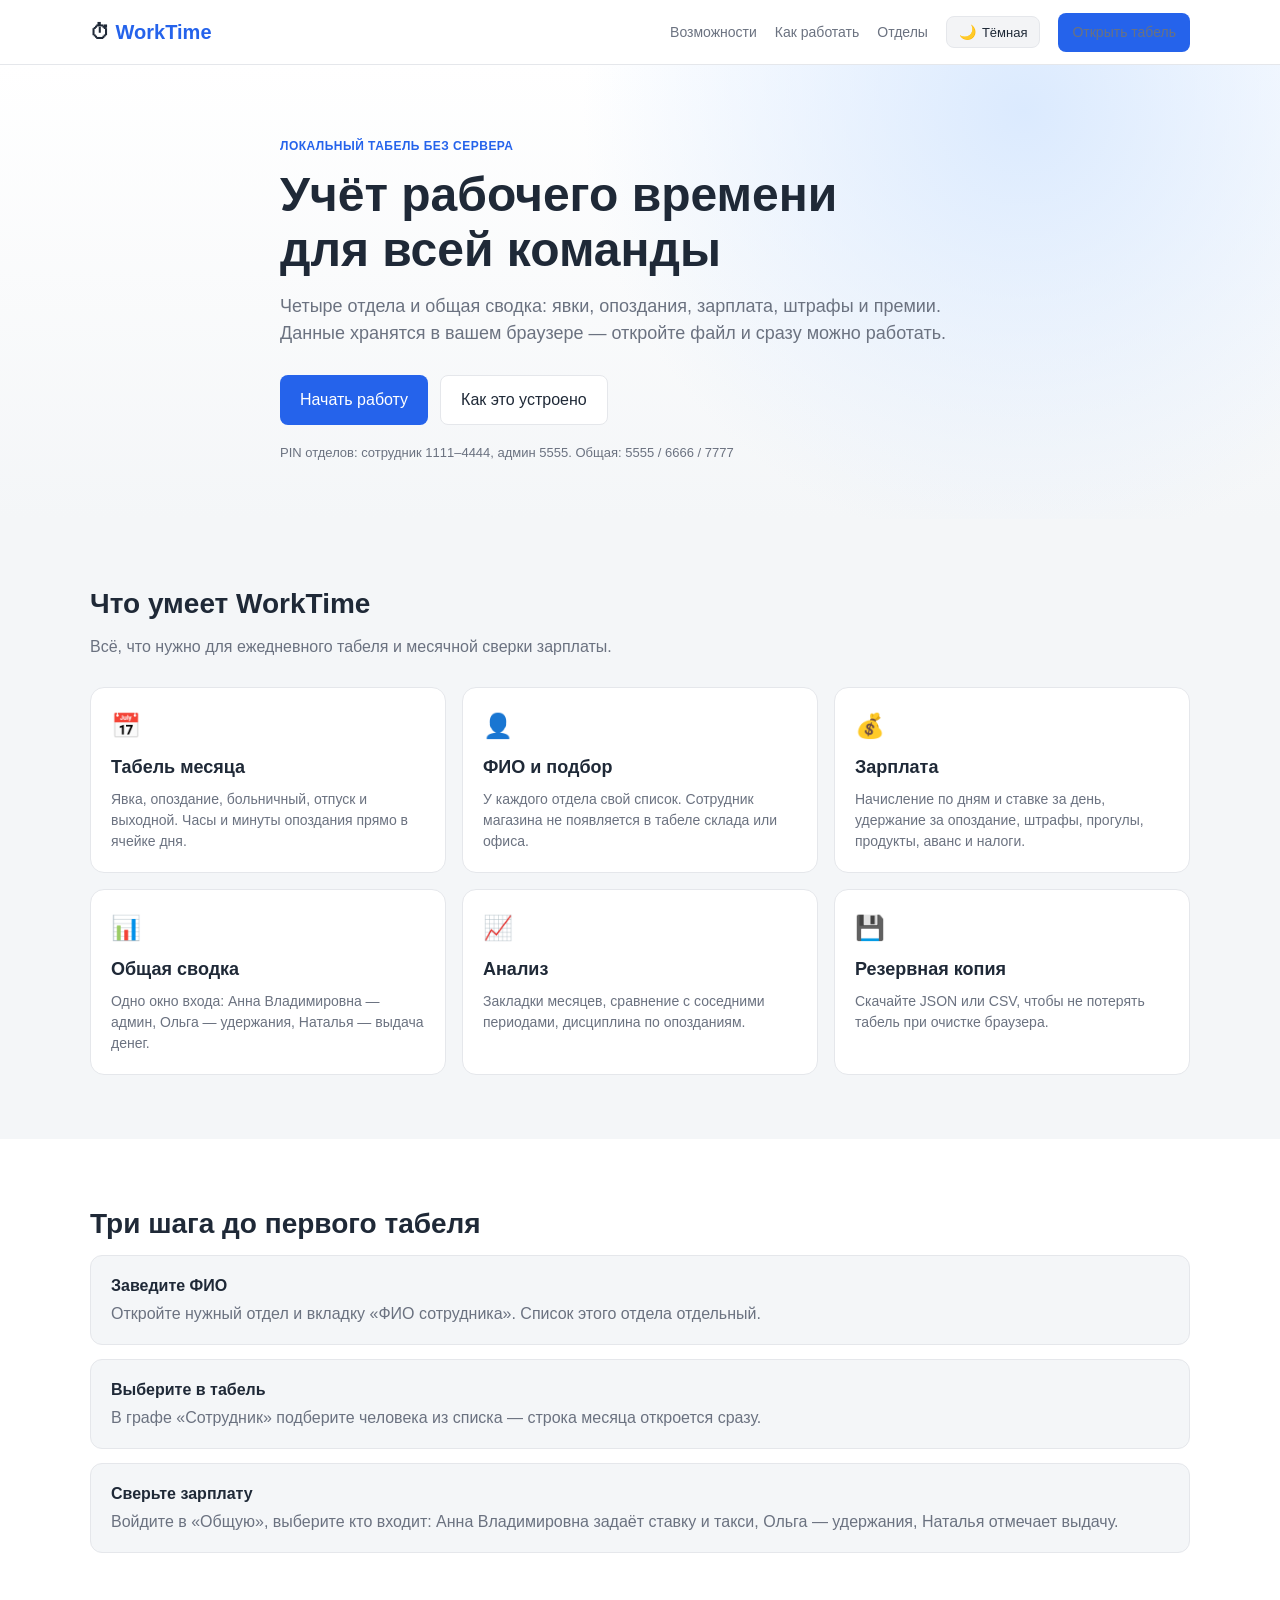
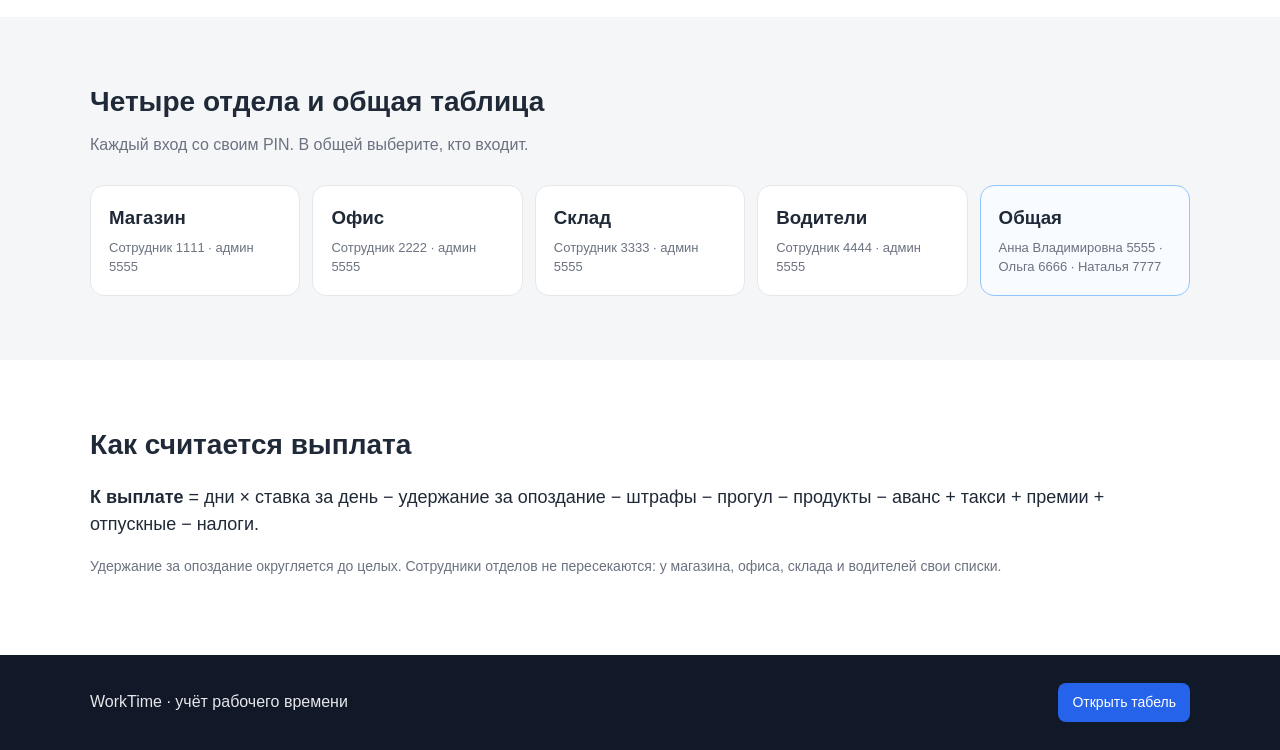
==== index.html @ 2cabe0de "Add files via upload" ====
<!DOCTYPE html>
<html lang="ru">
<head>
    <meta charset="UTF-8">
    <meta name="viewport" content="width=device-width, initial-scale=1.0">
    <meta name="description" content="WorkTime — учёт рабочего времени для магазина, офиса, склада и водителей. Табель, зарплата и общая сводка.">
    <title>WorkTime — учёт рабочего времени</title>
    <link rel="stylesheet" href="css/landing.css">
    <script>
        (function () {
            var key = "worktime_landing_theme";
            var saved = null;
            try { saved = localStorage.getItem(key); } catch (err) {}
            var theme = saved === "dark" || saved === "light"
                ? saved
                : (window.matchMedia && window.matchMedia("(prefers-color-scheme: dark)").matches ? "dark" : "light");
            document.documentElement.setAttribute("data-theme", theme);
        })();
    </script>
</head>
<body>

    <!-- Шапка лендинга -->
    <header class="header">
        <div class="container header-inner">
            <a class="logo" href="index.html">⏱ <span>WorkTime</span></a>
            <nav class="nav">
                <a href="#features">Возможности</a>
                <a href="#how">Как работать</a>
                <a href="#departments">Отделы</a>
                <button type="button" class="theme-toggle" id="themeToggle" aria-pressed="false" title="Тема">
                    <span class="theme-icon theme-icon-moon" aria-hidden="true">🌙</span>
                    <span class="theme-icon theme-icon-sun" aria-hidden="true">☀️</span>
                    <span class="theme-toggle-text" id="themeToggleText">Тёмная</span>
                </button>
                <a class="btn btn-primary" href="app.html">Открыть табель</a>
            </nav>
        </div>
    </header>

    <!-- Приветственный экран -->
    <section class="hero">
        <div class="container hero-inner">
            <p class="eyebrow">Локальный табель без сервера</p>
            <h1>Учёт рабочего времени<br>для всей команды</h1>
            <p class="lead">
                Четыре отдела и общая сводка: явки, опоздания, зарплата, штрафы и премии.
                Данные хранятся в вашем браузере — откройте файл и сразу можно работать.
            </p>
            <div class="hero-actions">
                <a class="btn btn-primary btn-lg" href="app.html">Начать работу</a>
                <a class="btn btn-ghost btn-lg" href="#how">Как это устроено</a>
            </div>
            <p class="hero-hint">PIN отделов: сотрудник 1111–4444, админ 5555. Общая: 5555 / 6666 / 7777</p>
        </div>
    </section>

    <!-- Возможности -->
    <section id="features" class="section">
        <div class="container">
            <h2>Что умеет WorkTime</h2>
            <p class="section-lead">Всё, что нужно для ежедневного табеля и месячной сверки зарплаты.</p>
            <div class="cards">
                <article class="card">
                    <div class="icon">📅</div>
                    <h3>Табель месяца</h3>
                    <p>Явка, опоздание, больничный, отпуск и выходной. Часы и минуты опоздания прямо в ячейке дня.</p>
                </article>
                <article class="card">
                    <div class="icon">👤</div>
                    <h3>ФИО и подбор</h3>
                    <p>У каждого отдела свой список. Сотрудник магазина не появляется в табеле склада или офиса.</p>
                </article>
                <article class="card">
                    <div class="icon">💰</div>
                    <h3>Зарплата</h3>
                    <p>Начисление по дням и ставке за день, удержание за опоздание, штрафы, прогулы, продукты, аванс и налоги.</p>
                </article>
                <article class="card">
                    <div class="icon">📊</div>
                    <h3>Общая сводка</h3>
                    <p>Одно окно входа: Анна Владимировна — админ, Ольга — удержания, Наталья — выдача денег.</p>
                </article>
                <article class="card">
                    <div class="icon">📈</div>
                    <h3>Анализ</h3>
                    <p>Закладки месяцев, сравнение с соседними периодами, дисциплина по опозданиям.</p>
                </article>
                <article class="card">
                    <div class="icon">💾</div>
                    <h3>Резервная копия</h3>
                    <p>Скачайте JSON или CSV, чтобы не потерять табель при очистке браузера.</p>
                </article>
            </div>
        </div>
    </section>

    <!-- Как работать -->
    <section id="how" class="section section-alt">
        <div class="container">
            <h2>Три шага до первого табеля</h2>
            <ol class="steps">
                <li>
                    <strong>Заведите ФИО</strong>
                    <span>Откройте нужный отдел и вкладку «ФИО сотрудника». Список этого отдела отдельный.</span>
                </li>
                <li>
                    <strong>Выберите в табель</strong>
                    <span>В графе «Сотрудник» подберите человека из списка — строка месяца откроется сразу.</span>
                </li>
                <li>
                    <strong>Сверьте зарплату</strong>
                    <span>Войдите в «Общую», выберите кто входит: Анна Владимировна задаёт ставку и такси, Ольга — удержания, Наталья отмечает выдачу.</span>
                </li>
            </ol>
        </div>
    </section>

    <!-- Отделы -->
    <section id="departments" class="section">
        <div class="container">
            <h2>Четыре отдела и общая таблица</h2>
            <p class="section-lead">Каждый вход со своим PIN. В общей выберите, кто входит.</p>
            <div class="dept-grid">
                <a class="dept" href="app.html">
                    <h3>Магазин</h3>
                    <p>Сотрудник 1111 · админ 5555</p>
                </a>
                <a class="dept" href="app.html">
                    <h3>Офис</h3>
                    <p>Сотрудник 2222 · админ 5555</p>
                </a>
                <a class="dept" href="app.html">
                    <h3>Склад</h3>
                    <p>Сотрудник 3333 · админ 5555</p>
                </a>
                <a class="dept" href="app.html">
                    <h3>Водители</h3>
                    <p>Сотрудник 4444 · админ 5555</p>
                </a>
                <a class="dept dept-summary" href="app.html">
                    <h3>Общая</h3>
                    <p>Анна Владимировна 5555 · Ольга 6666 · Наталья 7777</p>
                </a>
            </div>
        </div>
    </section>

    <!-- Формула -->
    <section class="section section-alt">
        <div class="container formula">
            <h2>Как считается выплата</h2>
            <p>
                <strong>К выплате</strong> =
                дни × ставка за день
                − удержание за опоздание
                − штрафы
                − прогул
                − продукты
                − аванс
                + такси
                + премии
                + отпускные
                − налоги.
            </p>
            <p class="muted">Удержание за опоздание округляется до целых. Сотрудники отделов не пересекаются: у магазина, офиса, склада и водителей свои списки.</p>
        </div>
    </section>

    <footer class="footer">
        <div class="container footer-inner">
            <span>WorkTime · учёт рабочего времени</span>
            <a class="btn btn-primary" href="app.html">Открыть табель</a>
        </div>
    </footer>

    <script>
        (function () {
            var key = "worktime_landing_theme";
            var root = document.documentElement;
            var button = document.getElementById("themeToggle");
            var label = document.getElementById("themeToggleText");

            function currentTheme() {
                return root.getAttribute("data-theme") === "dark" ? "dark" : "light";
            }

            function applyTheme(theme) {
                root.setAttribute("data-theme", theme);
                try { localStorage.setItem(key, theme); } catch (err) {}
                if (!button) return;
                var dark = theme === "dark";
                button.setAttribute("aria-pressed", dark ? "true" : "false");
                button.setAttribute("aria-label", dark ? "Включить светлую тему" : "Включить тёмную тему");
                button.title = dark ? "Светлая тема" : "Тёмная тема";
                if (label) label.textContent = dark ? "Светлая" : "Тёмная";
            }

            applyTheme(currentTheme());
            if (button) {
                button.addEventListener("click", function () {
                    applyTheme(currentTheme() === "dark" ? "light" : "dark");
                });
            }
        })();
    </script>

</body>
</html>
---- css/landing.css ----
/* Приветственный лендинг WorkTime */

:root {
    --bg: #f4f6f8;
    --card: #ffffff;
    --border: #e5e7eb;
    --text: #1f2937;
    --muted: #6b7280;
    --primary: #2563eb;
    --primary-dark: #1d4ed8;
    --header-bg: rgba(255, 255, 255, 0.96);
    --hero-from: #ffffff;
    --hero-glow: #dbeafe;
    --section-alt: #ffffff;
    --ghost-bg: #ffffff;
    --dept-summary-bg: #f8fbff;
    --dept-summary-border: #93c5fd;
    --footer-bg: #111827;
    --footer-text: #e5e7eb;
    --toggle-bg: #f3f4f6;
    --toggle-border: #e5e7eb;
}

[data-theme="dark"] {
    --bg: #0f172a;
    --card: #1e293b;
    --border: #334155;
    --text: #e5e7eb;
    --muted: #94a3b8;
    --primary: #60a5fa;
    --primary-dark: #3b82f6;
    --header-bg: rgba(15, 23, 42, 0.94);
    --hero-from: #0f172a;
    --hero-glow: #1e3a8a;
    --section-alt: #1e293b;
    --ghost-bg: #1e293b;
    --dept-summary-bg: #172554;
    --dept-summary-border: #3b82f6;
    --footer-bg: #020617;
    --footer-text: #cbd5e1;
    --toggle-bg: #1e293b;
    --toggle-border: #475569;
}

* { box-sizing: border-box; }

html {
    scroll-behavior: smooth;
    color-scheme: light;
}

html[data-theme="dark"] { color-scheme: dark; }

body {
    margin: 0;
    font-family: Arial, Helvetica, sans-serif;
    color: var(--text);
    background: var(--bg);
    line-height: 1.5;
}

a { color: inherit; }

.container {
    width: min(1100px, calc(100% - 40px));
    margin: 0 auto;
}

.header {
    position: sticky;
    top: 0;
    z-index: 20;
    background: var(--header-bg);
    border-bottom: 1px solid var(--border);
    backdrop-filter: blur(8px);
}

.header-inner {
    display: flex;
    align-items: center;
    justify-content: space-between;
    gap: 16px;
    min-height: 64px;
}

.logo {
    text-decoration: none;
    font-weight: 700;
    font-size: 20px;
}

.logo span { color: var(--primary); }

.nav {
    display: flex;
    align-items: center;
    gap: 18px;
}

.nav a {
    text-decoration: none;
    color: var(--muted);
    font-size: 14px;
}

.nav a:hover { color: var(--text); }

.theme-toggle {
    display: inline-flex;
    align-items: center;
    gap: 6px;
    margin: 0;
    cursor: pointer;
    border: 1px solid var(--toggle-border);
    background: var(--toggle-bg);
    color: var(--text);
    border-radius: 8px;
    padding: 8px 12px;
    font-size: 13px;
    line-height: 1;
}

.theme-toggle:hover { border-color: var(--primary); }

.theme-icon { display: none; font-size: 14px; }

html[data-theme="light"] .theme-icon-moon,
html:not([data-theme]) .theme-icon-moon { display: inline; }

html[data-theme="dark"] .theme-icon-sun { display: inline; }

.btn {
    display: inline-flex;
    align-items: center;
    justify-content: center;
    border-radius: 8px;
    padding: 9px 14px;
    text-decoration: none;
    font-size: 14px;
    border: 0;
}

.btn-primary {
    background: var(--primary);
    color: white;
}

.btn-primary:hover { background: var(--primary-dark); }

html[data-theme="dark"] .btn-primary { color: #0f172a; }

.btn-ghost {
    background: var(--ghost-bg);
    color: var(--text);
    border: 1px solid var(--border);
}

.btn-lg { padding: 12px 20px; font-size: 16px; }

.hero {
    padding: 72px 0 56px;
    background:
        radial-gradient(circle at 80% 10%, var(--hero-glow) 0, transparent 40%),
        linear-gradient(var(--hero-from), var(--bg));
}

.hero-inner { max-width: 720px; }

.eyebrow {
    color: var(--primary);
    font-weight: 700;
    letter-spacing: 0.04em;
    text-transform: uppercase;
    font-size: 12px;
    margin: 0 0 12px;
}

.hero h1 {
    margin: 0 0 16px;
    font-size: clamp(32px, 5vw, 48px);
    line-height: 1.15;
}

.lead {
    margin: 0 0 28px;
    color: var(--muted);
    font-size: 18px;
}

.hero-actions {
    display: flex;
    flex-wrap: wrap;
    gap: 12px;
    margin-bottom: 18px;
}

.hero-hint {
    margin: 0;
    color: var(--muted);
    font-size: 13px;
}

.section { padding: 64px 0; }

.section-alt { background: var(--section-alt); }

.section h2 {
    margin: 0 0 10px;
    font-size: 28px;
}

.section-lead {
    margin: 0 0 28px;
    color: var(--muted);
}

.cards {
    display: grid;
    grid-template-columns: repeat(3, 1fr);
    gap: 16px;
}

.card {
    background: var(--card);
    border: 1px solid var(--border);
    border-radius: 14px;
    padding: 20px;
}

.section-alt .card { background: var(--bg); }

.icon { font-size: 24px; margin-bottom: 10px; }

.card h3 { margin: 0 0 8px; font-size: 18px; }

.card p { margin: 0; color: var(--muted); font-size: 14px; }

.steps {
    list-style: none;
    margin: 0;
    padding: 0;
    display: grid;
    gap: 14px;
}

.steps li {
    display: grid;
    gap: 4px;
    background: var(--bg);
    border: 1px solid var(--border);
    border-radius: 12px;
    padding: 18px 20px;
}

.steps span { color: var(--muted); }

.dept-grid {
    display: grid;
    grid-template-columns: repeat(5, 1fr);
    gap: 12px;
}

.dept {
    display: block;
    text-decoration: none;
    background: var(--card);
    border: 1px solid var(--border);
    border-radius: 14px;
    padding: 18px;
}

.dept:hover { border-color: var(--primary); }

.dept h3 { margin: 0 0 6px; }

.dept p { margin: 0; color: var(--muted); font-size: 13px; }

.dept-summary {
    background: var(--dept-summary-bg);
    border-color: var(--dept-summary-border);
}

.formula p { font-size: 18px; }

.muted { color: var(--muted); font-size: 14px !important; }

.footer {
    background: var(--footer-bg);
    color: var(--footer-text);
    padding: 28px 0;
}

.footer-inner {
    display: flex;
    justify-content: space-between;
    align-items: center;
    gap: 16px;
}

@media (max-width: 1000px) {
    .cards { grid-template-columns: 1fr 1fr; }
    .dept-grid { grid-template-columns: 1fr 1fr; }
}

@media (max-width: 720px) {
    .nav a:not(.btn) { display: none; }
    .theme-toggle-text { display: none; }
    .cards, .dept-grid { grid-template-columns: 1fr; }
    .hero { padding: 48px 0 36px; }
    .footer-inner { flex-direction: column; }
}
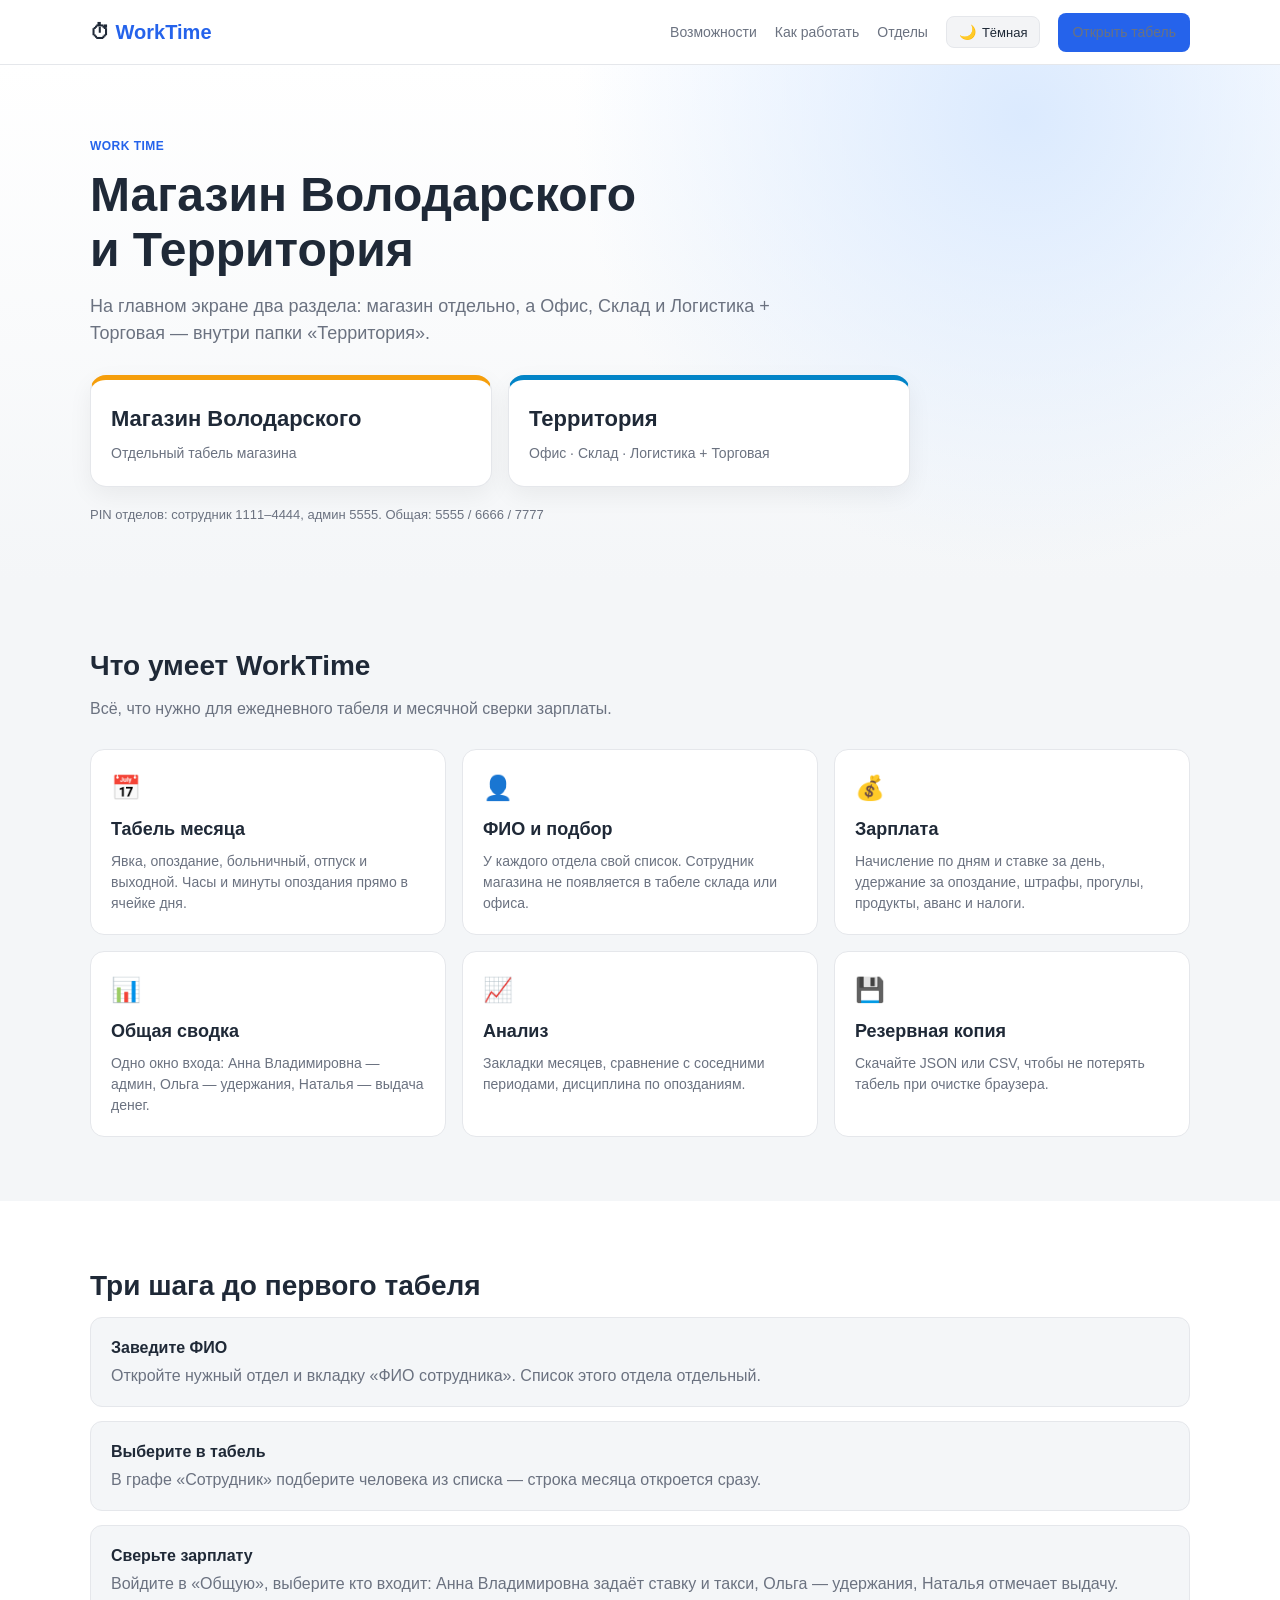
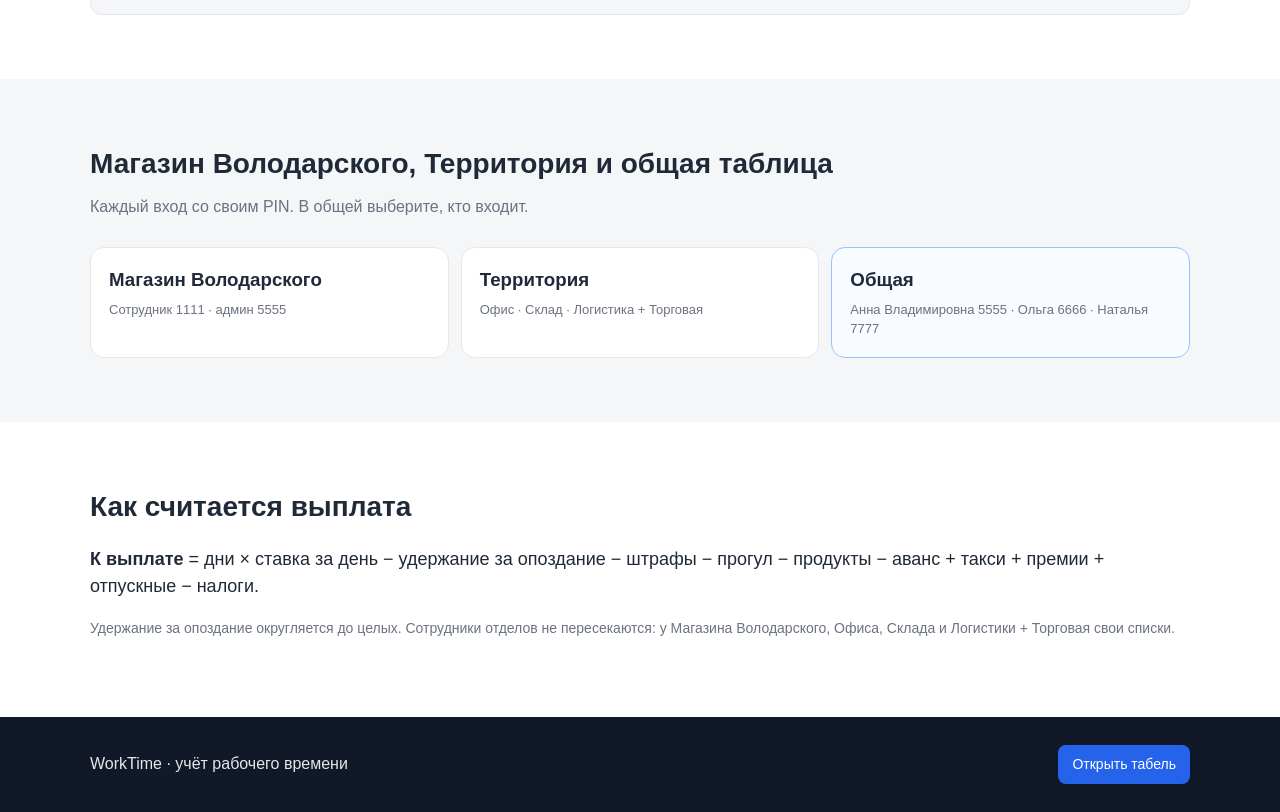
==== commit 6fb30e65: "Передела главную страницу" ====
--- a/index.html
+++ b/index.html
@@ -3,9 +3,11 @@
 <head>
     <meta charset="UTF-8">
     <meta name="viewport" content="width=device-width, initial-scale=1.0">
-    <meta name="description" content="WorkTime — учёт рабочего времени для магазина, офиса, склада и водителей. Табель, зарплата и общая сводка.">
+    <meta http-equiv="Cache-Control" content="no-cache, no-store, must-revalidate">
+    <meta http-equiv="Pragma" content="no-cache">
+    <meta name="description" content="WorkTime — учёт рабочего времени для Магазина Володарского и Территории. Табель, зарплата и общая сводка.">
     <title>WorkTime — учёт рабочего времени</title>
-    <link rel="stylesheet" href="css/landing.css">
+    <link rel="stylesheet" href="css/landing.css?v=territory">
     <script>
         (function () {
             var key = "worktime_landing_theme";
@@ -33,23 +35,30 @@
                     <span class="theme-icon theme-icon-sun" aria-hidden="true">☀️</span>
                     <span class="theme-toggle-text" id="themeToggleText">Тёмная</span>
                 </button>
-                <a class="btn btn-primary" href="app.html">Открыть табель</a>
+                <a class="btn btn-primary" href="app.html?v=territory">Открыть табель</a>
             </nav>
         </div>
     </header>
 
     <!-- Приветственный экран -->
     <section class="hero">
-        <div class="container hero-inner">
-            <p class="eyebrow">Локальный табель без сервера</p>
-            <h1>Учёт рабочего времени<br>для всей команды</h1>
-            <p class="lead">
-                Четыре отдела и общая сводка: явки, опоздания, зарплата, штрафы и премии.
-                Данные хранятся в вашем браузере — откройте файл и сразу можно работать.
-            </p>
-            <div class="hero-actions">
-                <a class="btn btn-primary btn-lg" href="app.html">Начать работу</a>
-                <a class="btn btn-ghost btn-lg" href="#how">Как это устроено</a>
+        <div class="container">
+            <div class="hero-inner">
+                <p class="eyebrow">Work Time</p>
+                <h1>Магазин Володарского<br>и Территория</h1>
+                <p class="lead">
+                    На главном экране два раздела: магазин отдельно, а Офис, Склад и Логистика + Торговая — внутри папки «Территория».
+                </p>
+            </div>
+            <div class="hero-depts">
+                <a class="hero-dept shop" href="app.html?v=territory">
+                    <h3>Магазин Володарского</h3>
+                    <p>Отдельный табель магазина</p>
+                </a>
+                <a class="hero-dept territory" href="app.html?v=territory">
+                    <h3>Территория</h3>
+                    <p>Офис · Склад · Логистика + Торговая</p>
+                </a>
             </div>
             <p class="hero-hint">PIN отделов: сотрудник 1111–4444, админ 5555. Общая: 5555 / 6666 / 7777</p>
         </div>
@@ -119,26 +128,18 @@
     <!-- Отделы -->
     <section id="departments" class="section">
         <div class="container">
-            <h2>Четыре отдела и общая таблица</h2>
+            <h2>Магазин Володарского, Территория и общая таблица</h2>
             <p class="section-lead">Каждый вход со своим PIN. В общей выберите, кто входит.</p>
             <div class="dept-grid">
-                <a class="dept" href="app.html">
-                    <h3>Магазин</h3>
+                <a class="dept" href="app.html?v=territory">
+                    <h3>Магазин Володарского</h3>
                     <p>Сотрудник 1111 · админ 5555</p>
                 </a>
-                <a class="dept" href="app.html">
-                    <h3>Офис</h3>
-                    <p>Сотрудник 2222 · админ 5555</p>
-                </a>
-                <a class="dept" href="app.html">
-                    <h3>Склад</h3>
-                    <p>Сотрудник 3333 · админ 5555</p>
-                </a>
-                <a class="dept" href="app.html">
-                    <h3>Водители</h3>
-                    <p>Сотрудник 4444 · админ 5555</p>
-                </a>
-                <a class="dept dept-summary" href="app.html">
+                <a class="dept" href="app.html?v=territory">
+                    <h3>Территория</h3>
+                    <p>Офис · Склад · Логистика + Торговая</p>
+                </a>
+                <a class="dept dept-summary" href="app.html?v=territory">
                     <h3>Общая</h3>
                     <p>Анна Владимировна 5555 · Ольга 6666 · Наталья 7777</p>
                 </a>
@@ -163,14 +164,14 @@
                 + отпускные
                 − налоги.
             </p>
-            <p class="muted">Удержание за опоздание округляется до целых. Сотрудники отделов не пересекаются: у магазина, офиса, склада и водителей свои списки.</p>
+            <p class="muted">Удержание за опоздание округляется до целых. Сотрудники отделов не пересекаются: у Магазина Володарского, Офиса, Склада и Логистики + Торговая свои списки.</p>
         </div>
     </section>
 
     <footer class="footer">
         <div class="container footer-inner">
             <span>WorkTime · учёт рабочего времени</span>
-            <a class="btn btn-primary" href="app.html">Открыть табель</a>
+            <a class="btn btn-primary" href="app.html?v=territory">Открыть табель</a>
         </div>
     </footer>
 
--- a/css/landing.css
+++ b/css/landing.css
@@ -166,6 +166,40 @@
 
 .hero-inner { max-width: 720px; }
 
+.hero-depts {
+    display: grid;
+    grid-template-columns: 1fr 1fr;
+    gap: 16px;
+    max-width: 820px;
+    margin: 8px 0 18px;
+}
+
+.hero-dept {
+    display: block;
+    text-decoration: none;
+    background: var(--card);
+    border: 1px solid var(--border);
+    border-radius: 16px;
+    padding: 22px 20px;
+    box-shadow: 0 8px 24px rgba(0, 0, 0, .06);
+}
+
+.hero-dept:hover { border-color: var(--primary); }
+
+.hero-dept h3 {
+    margin: 0 0 8px;
+    font-size: 22px;
+}
+
+.hero-dept p {
+    margin: 0;
+    color: var(--muted);
+    font-size: 14px;
+}
+
+.hero-dept.shop { border-top: 5px solid #f59e0b; }
+.hero-dept.territory { border-top: 5px solid #0284c7; }
+
 .eyebrow {
     color: var(--primary);
     font-weight: 700;
@@ -256,7 +290,7 @@
 
 .dept-grid {
     display: grid;
-    grid-template-columns: repeat(5, 1fr);
+    grid-template-columns: repeat(3, 1fr);
     gap: 12px;
 }
 
@@ -305,7 +339,7 @@
 @media (max-width: 720px) {
     .nav a:not(.btn) { display: none; }
     .theme-toggle-text { display: none; }
-    .cards, .dept-grid { grid-template-columns: 1fr; }
+    .cards, .dept-grid, .hero-depts { grid-template-columns: 1fr; }
     .hero { padding: 48px 0 36px; }
     .footer-inner { flex-direction: column; }
 }
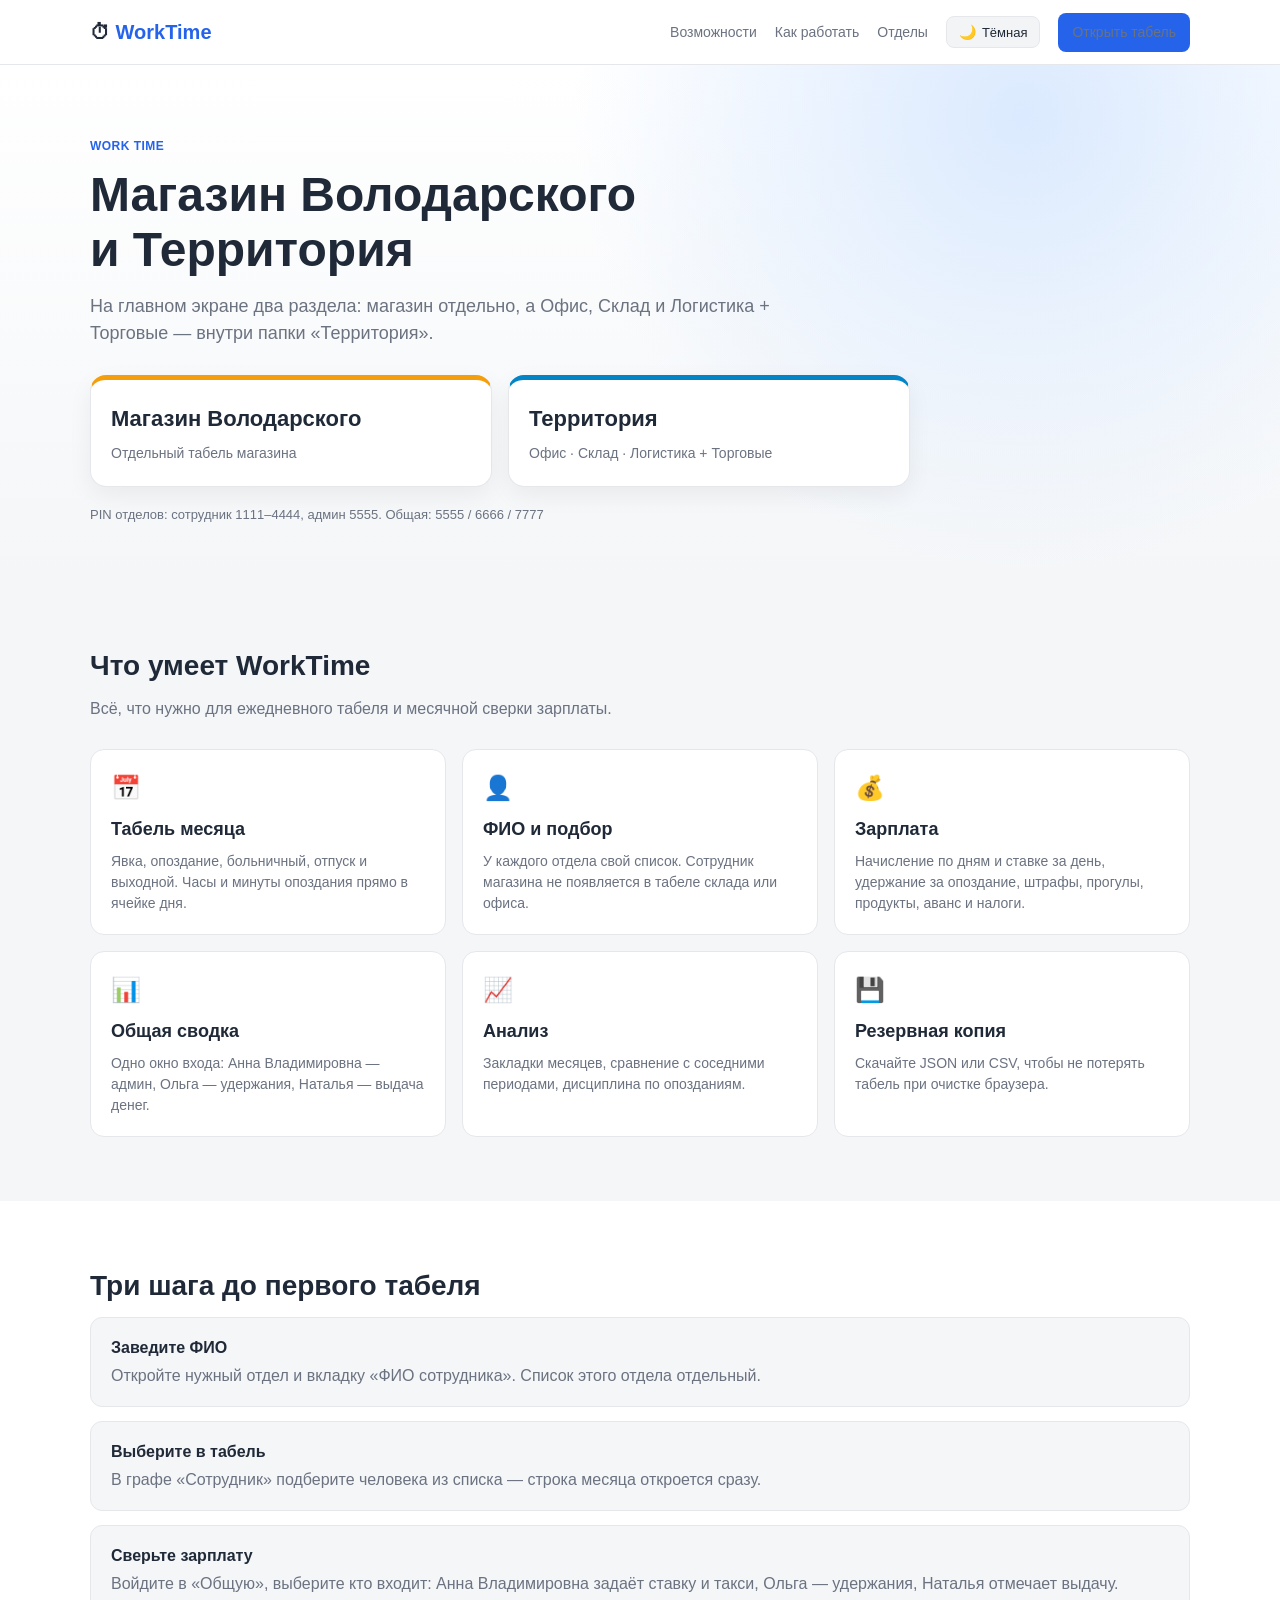
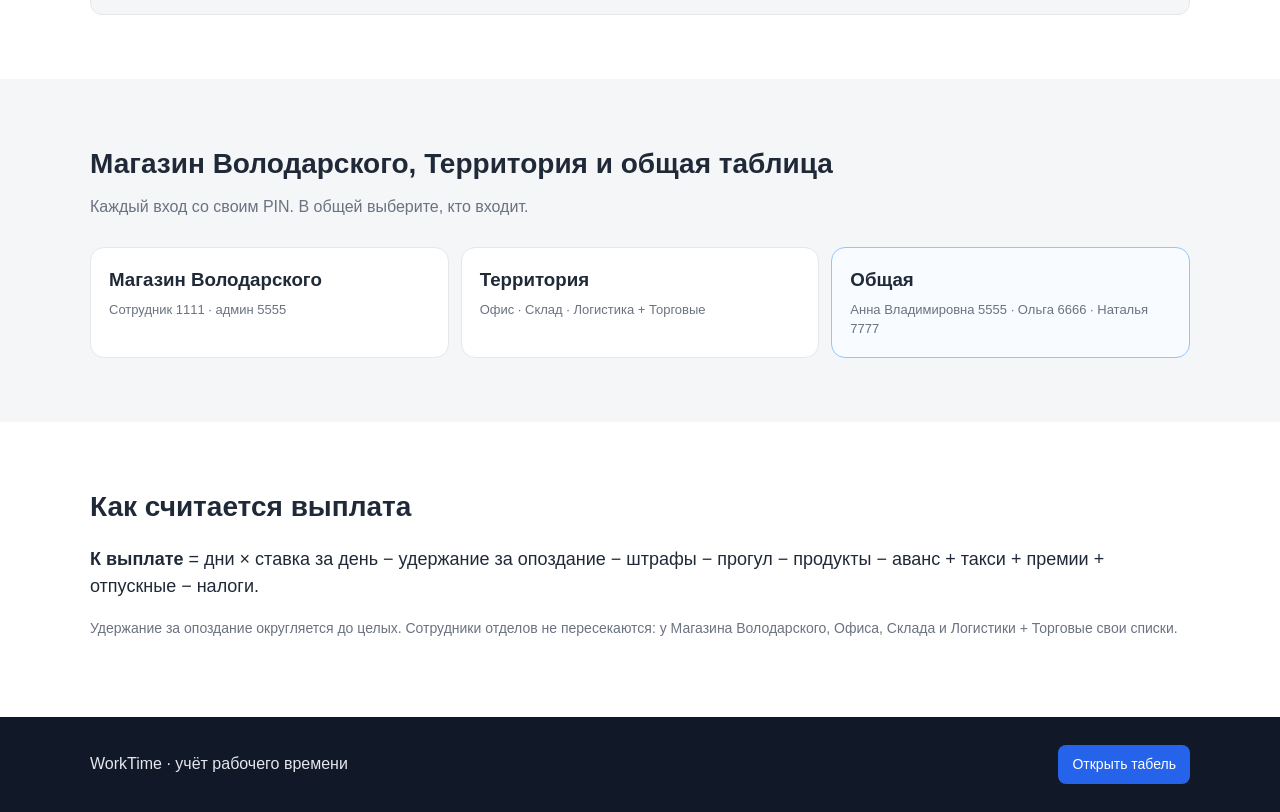
==== commit 7a300ee0: "Замена торговая на торговые" ====
--- a/index.html
+++ b/index.html
@@ -47,7 +47,7 @@
                 <p class="eyebrow">Work Time</p>
                 <h1>Магазин Володарского<br>и Территория</h1>
                 <p class="lead">
-                    На главном экране два раздела: магазин отдельно, а Офис, Склад и Логистика + Торговая — внутри папки «Территория».
+                    На главном экране два раздела: магазин отдельно, а Офис, Склад и Логистика + Торговые — внутри папки «Территория».
                 </p>
             </div>
             <div class="hero-depts">
@@ -57,7 +57,7 @@
                 </a>
                 <a class="hero-dept territory" href="app.html?v=territory">
                     <h3>Территория</h3>
-                    <p>Офис · Склад · Логистика + Торговая</p>
+                    <p>Офис · Склад · Логистика + Торговые</p>
                 </a>
             </div>
             <p class="hero-hint">PIN отделов: сотрудник 1111–4444, админ 5555. Общая: 5555 / 6666 / 7777</p>
@@ -137,7 +137,7 @@
                 </a>
                 <a class="dept" href="app.html?v=territory">
                     <h3>Территория</h3>
-                    <p>Офис · Склад · Логистика + Торговая</p>
+                    <p>Офис · Склад · Логистика + Торговые</p>
                 </a>
                 <a class="dept dept-summary" href="app.html?v=territory">
                     <h3>Общая</h3>
@@ -164,7 +164,7 @@
                 + отпускные
                 − налоги.
             </p>
-            <p class="muted">Удержание за опоздание округляется до целых. Сотрудники отделов не пересекаются: у Магазина Володарского, Офиса, Склада и Логистики + Торговая свои списки.</p>
+            <p class="muted">Удержание за опоздание округляется до целых. Сотрудники отделов не пересекаются: у Магазина Володарского, Офиса, Склада и Логистики + Торговые свои списки.</p>
         </div>
     </section>
 
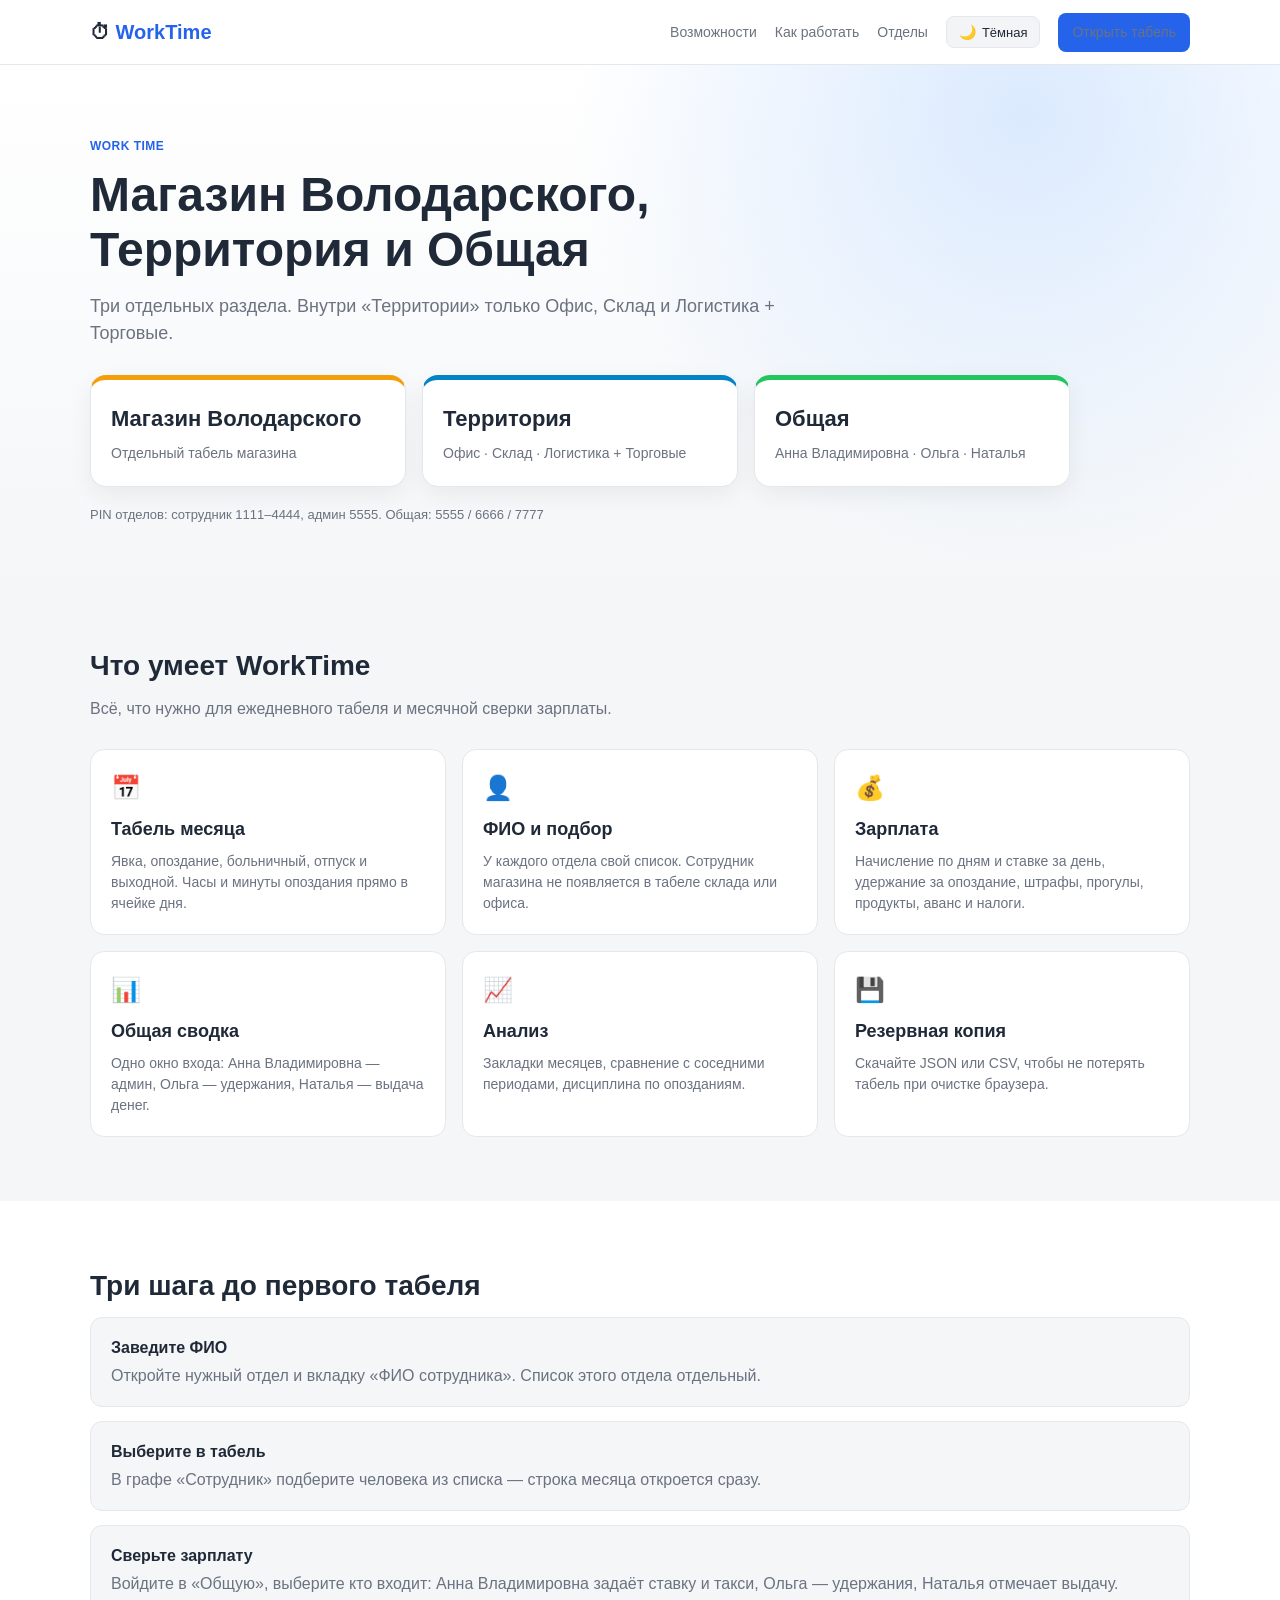
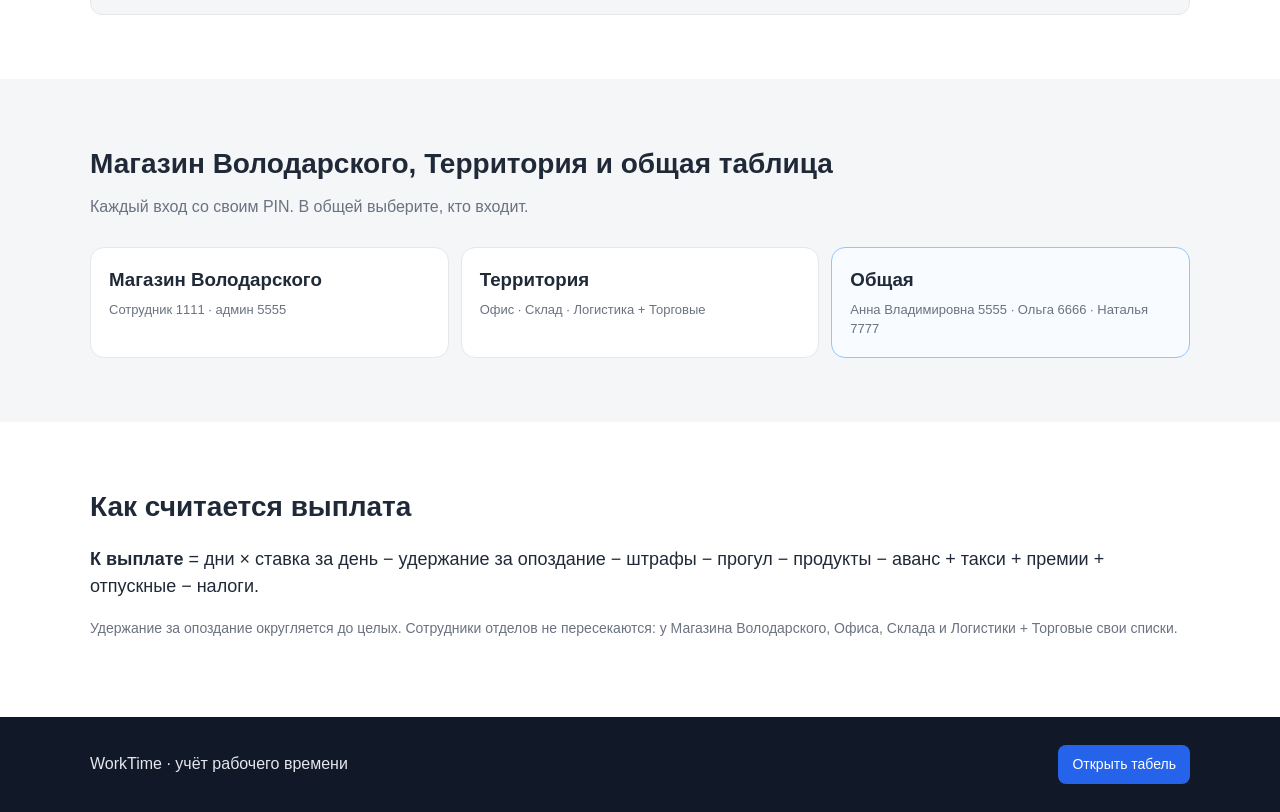
==== commit 1cabb09e: "Сделала метрики в магазине" ====
--- a/index.html
+++ b/index.html
@@ -7,7 +7,7 @@
     <meta http-equiv="Pragma" content="no-cache">
     <meta name="description" content="WorkTime — учёт рабочего времени для Магазина Володарского и Территории. Табель, зарплата и общая сводка.">
     <title>WorkTime — учёт рабочего времени</title>
-    <link rel="stylesheet" href="css/landing.css?v=territory">
+    <link rel="stylesheet" href="css/landing.css?v=territory2">
     <script>
         (function () {
             var key = "worktime_landing_theme";
@@ -35,7 +35,7 @@
                     <span class="theme-icon theme-icon-sun" aria-hidden="true">☀️</span>
                     <span class="theme-toggle-text" id="themeToggleText">Тёмная</span>
                 </button>
-                <a class="btn btn-primary" href="app.html?v=territory">Открыть табель</a>
+                <a class="btn btn-primary" href="app.html">Открыть табель</a>
             </nav>
         </div>
     </header>
@@ -45,19 +45,23 @@
         <div class="container">
             <div class="hero-inner">
                 <p class="eyebrow">Work Time</p>
-                <h1>Магазин Володарского<br>и Территория</h1>
+                <h1>Магазин Володарского,<br>Территория и Общая</h1>
                 <p class="lead">
-                    На главном экране два раздела: магазин отдельно, а Офис, Склад и Логистика + Торговые — внутри папки «Территория».
+                    Три отдельных раздела. Внутри «Территории» только Офис, Склад и Логистика + Торговые.
                 </p>
             </div>
             <div class="hero-depts">
-                <a class="hero-dept shop" href="app.html?v=territory">
+                <a class="hero-dept shop" href="app.html#shop">
                     <h3>Магазин Володарского</h3>
                     <p>Отдельный табель магазина</p>
                 </a>
-                <a class="hero-dept territory" href="app.html?v=territory">
+                <a class="hero-dept territory" href="app.html#territory">
                     <h3>Территория</h3>
                     <p>Офис · Склад · Логистика + Торговые</p>
+                </a>
+                <a class="hero-dept summary" href="app.html#summary">
+                    <h3>Общая</h3>
+                    <p>Анна Владимировна · Ольга · Наталья</p>
                 </a>
             </div>
             <p class="hero-hint">PIN отделов: сотрудник 1111–4444, админ 5555. Общая: 5555 / 6666 / 7777</p>
@@ -131,15 +135,15 @@
             <h2>Магазин Володарского, Территория и общая таблица</h2>
             <p class="section-lead">Каждый вход со своим PIN. В общей выберите, кто входит.</p>
             <div class="dept-grid">
-                <a class="dept" href="app.html?v=territory">
+                <a class="dept" href="app.html#shop">
                     <h3>Магазин Володарского</h3>
                     <p>Сотрудник 1111 · админ 5555</p>
                 </a>
-                <a class="dept" href="app.html?v=territory">
+                <a class="dept" href="app.html#territory">
                     <h3>Территория</h3>
                     <p>Офис · Склад · Логистика + Торговые</p>
                 </a>
-                <a class="dept dept-summary" href="app.html?v=territory">
+                <a class="dept dept-summary" href="app.html#summary">
                     <h3>Общая</h3>
                     <p>Анна Владимировна 5555 · Ольга 6666 · Наталья 7777</p>
                 </a>
@@ -171,7 +175,7 @@
     <footer class="footer">
         <div class="container footer-inner">
             <span>WorkTime · учёт рабочего времени</span>
-            <a class="btn btn-primary" href="app.html?v=territory">Открыть табель</a>
+            <a class="btn btn-primary" href="app.html">Открыть табель</a>
         </div>
     </footer>
 
--- a/css/landing.css
+++ b/css/landing.css
@@ -168,9 +168,9 @@
 
 .hero-depts {
     display: grid;
-    grid-template-columns: 1fr 1fr;
+    grid-template-columns: 1fr 1fr 1fr;
     gap: 16px;
-    max-width: 820px;
+    max-width: 980px;
     margin: 8px 0 18px;
 }
 
@@ -199,6 +199,7 @@
 
 .hero-dept.shop { border-top: 5px solid #f59e0b; }
 .hero-dept.territory { border-top: 5px solid #0284c7; }
+.hero-dept.summary { border-top: 5px solid #22c55e; }
 
 .eyebrow {
     color: var(--primary);
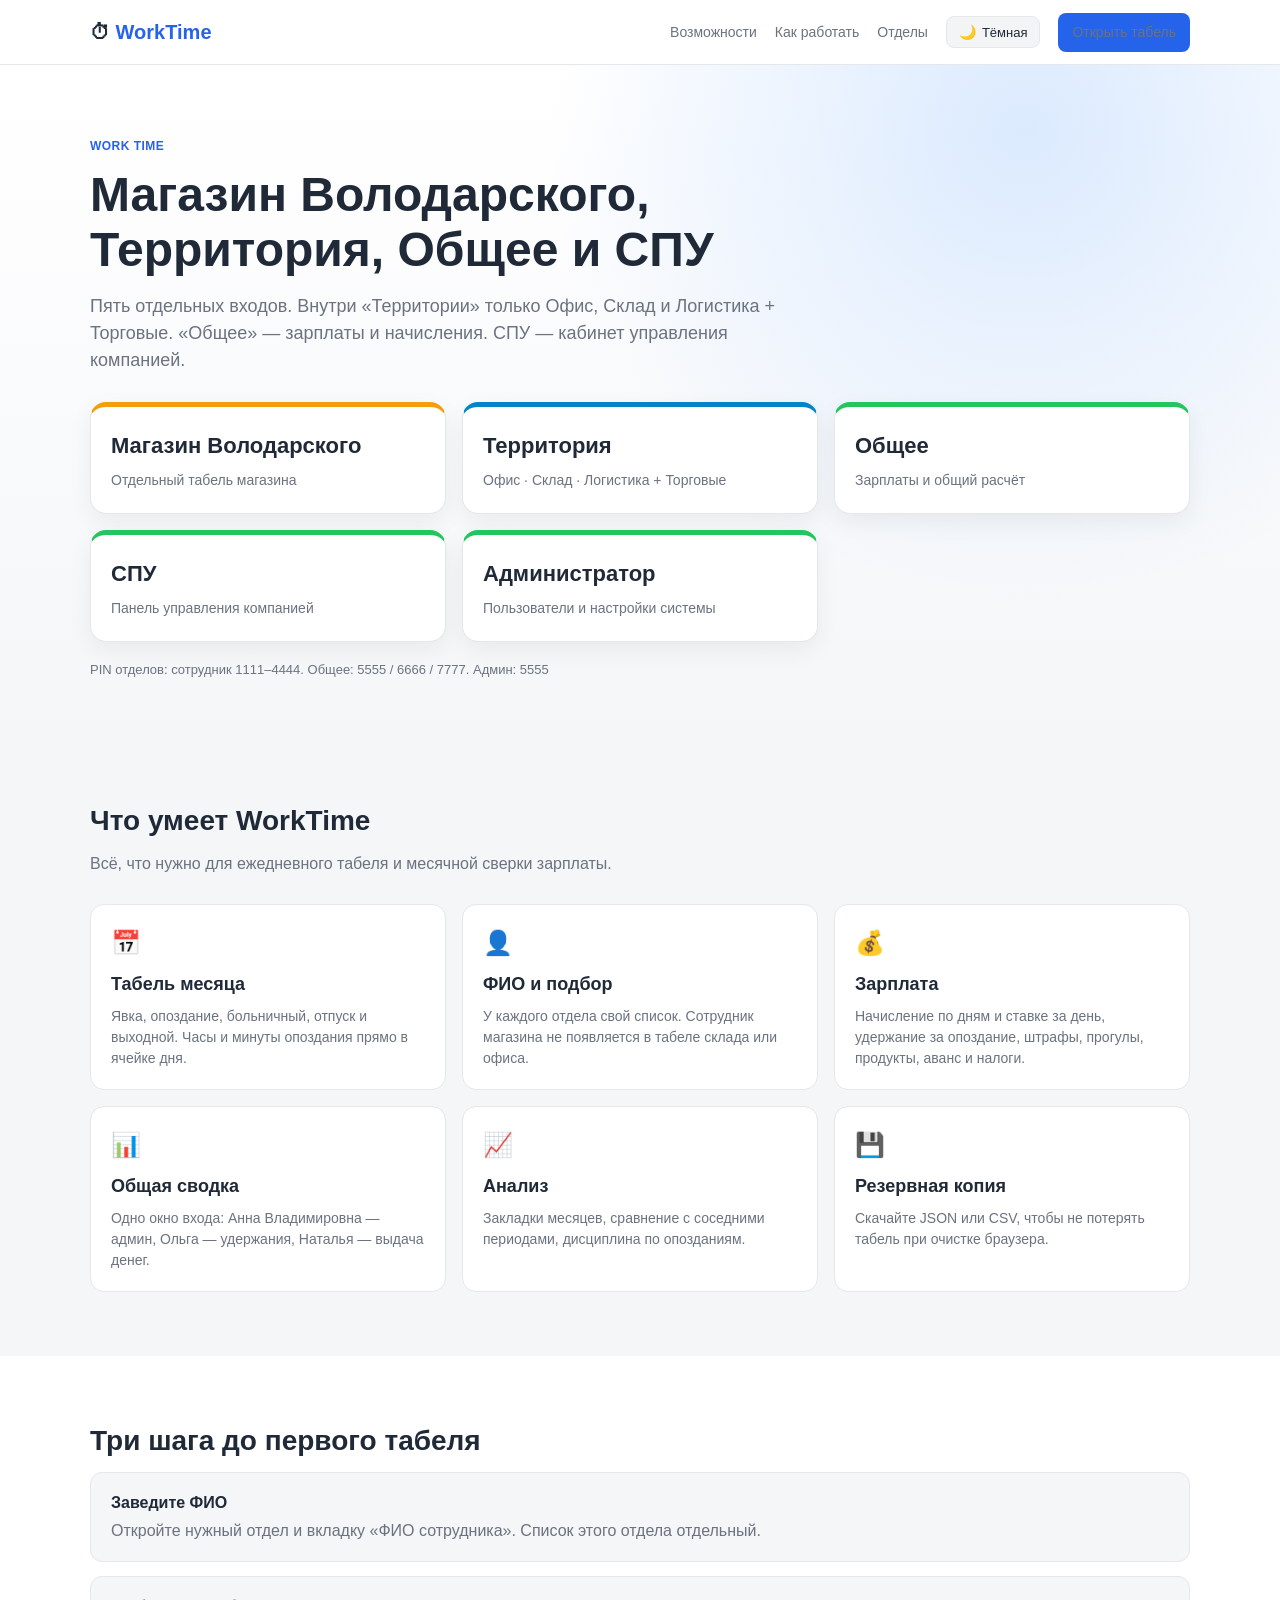
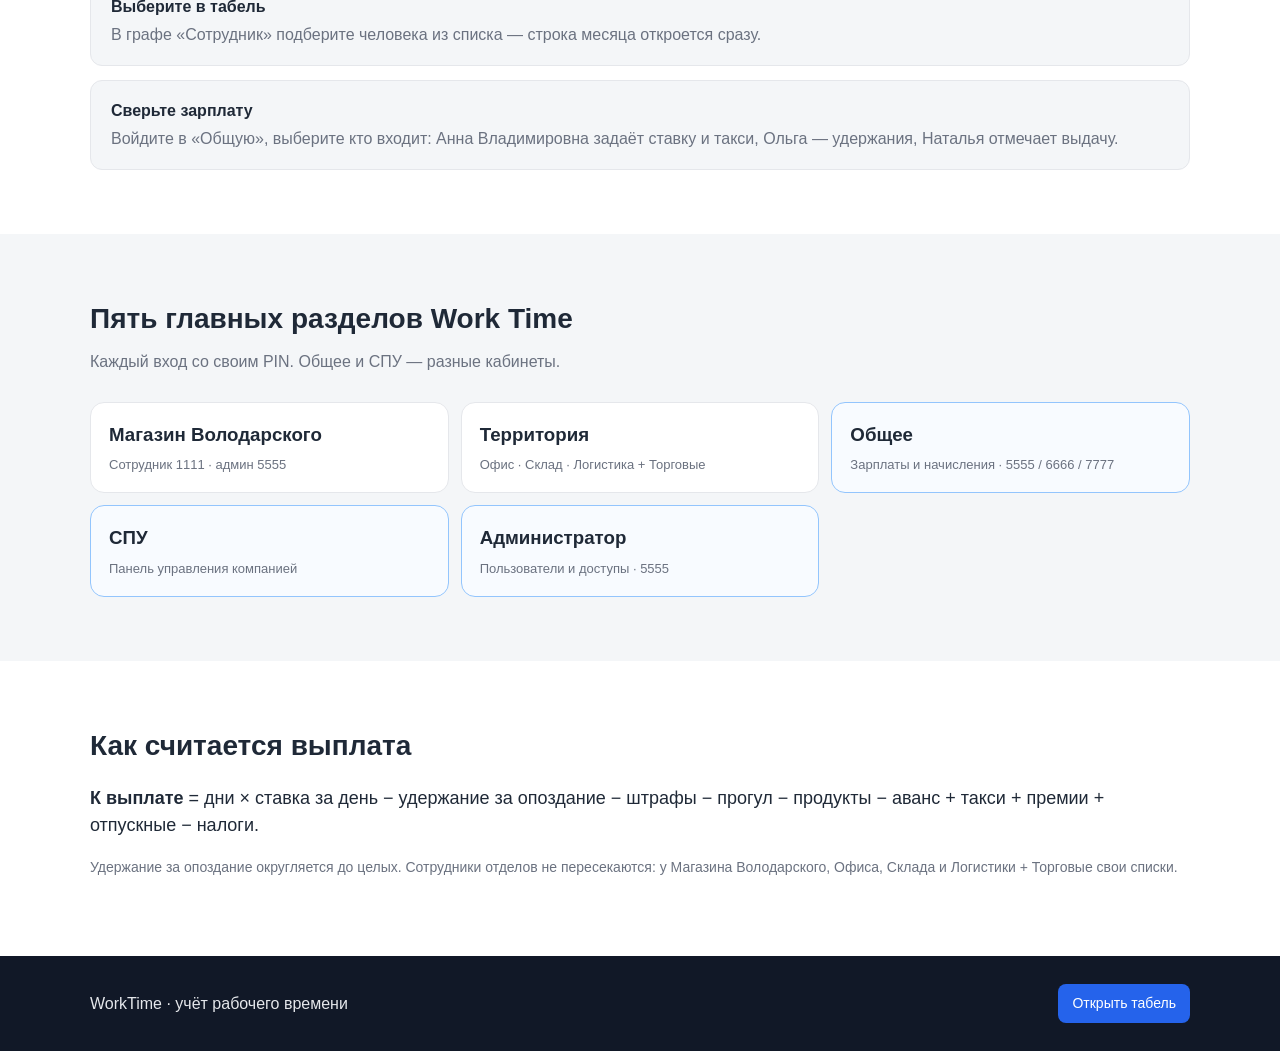
==== commit 3bc83bae: "СПУ" ====
--- a/index.html
+++ b/index.html
@@ -5,9 +5,9 @@
     <meta name="viewport" content="width=device-width, initial-scale=1.0">
     <meta http-equiv="Cache-Control" content="no-cache, no-store, must-revalidate">
     <meta http-equiv="Pragma" content="no-cache">
-    <meta name="description" content="WorkTime — учёт рабочего времени для Магазина Володарского и Территории. Табель, зарплата и общая сводка.">
+    <meta name="description" content="WorkTime — учёт рабочего времени: Магазин Володарского, Территория, Общее, СПУ и Администратор.">
     <title>WorkTime — учёт рабочего времени</title>
-    <link rel="stylesheet" href="css/landing.css?v=territory2">
+    <link rel="stylesheet" href="css/landing.css?v=five-nav1">
     <script>
         (function () {
             var key = "worktime_landing_theme";
@@ -45,9 +45,9 @@
         <div class="container">
             <div class="hero-inner">
                 <p class="eyebrow">Work Time</p>
-                <h1>Магазин Володарского,<br>Территория и Общая</h1>
+                <h1>Магазин Володарского,<br>Территория, Общее и СПУ</h1>
                 <p class="lead">
-                    Три отдельных раздела. Внутри «Территории» только Офис, Склад и Логистика + Торговые.
+                    Пять отдельных входов. Внутри «Территории» только Офис, Склад и Логистика + Торговые. «Общее» — зарплаты и начисления. СПУ — кабинет управления компанией.
                 </p>
             </div>
             <div class="hero-depts">
@@ -60,11 +60,19 @@
                     <p>Офис · Склад · Логистика + Торговые</p>
                 </a>
                 <a class="hero-dept summary" href="app.html#summary">
-                    <h3>Общая</h3>
-                    <p>Анна Владимировна · Ольга · Наталья</p>
-                </a>
-            </div>
-            <p class="hero-hint">PIN отделов: сотрудник 1111–4444, админ 5555. Общая: 5555 / 6666 / 7777</p>
+                    <h3>Общее</h3>
+                    <p>Зарплаты и общий расчёт</p>
+                </a>
+                <a class="hero-dept summary" href="app.html#spu">
+                    <h3>СПУ</h3>
+                    <p>Панель управления компанией</p>
+                </a>
+                <a class="hero-dept summary" href="app.html#admin">
+                    <h3>Администратор</h3>
+                    <p>Пользователи и настройки системы</p>
+                </a>
+            </div>
+            <p class="hero-hint">PIN отделов: сотрудник 1111–4444. Общее: 5555 / 6666 / 7777. Админ: 5555</p>
         </div>
     </section>
 
@@ -132,8 +140,8 @@
     <!-- Отделы -->
     <section id="departments" class="section">
         <div class="container">
-            <h2>Магазин Володарского, Территория и общая таблица</h2>
-            <p class="section-lead">Каждый вход со своим PIN. В общей выберите, кто входит.</p>
+            <h2>Пять главных разделов Work Time</h2>
+            <p class="section-lead">Каждый вход со своим PIN. Общее и СПУ — разные кабинеты.</p>
             <div class="dept-grid">
                 <a class="dept" href="app.html#shop">
                     <h3>Магазин Володарского</h3>
@@ -144,8 +152,16 @@
                     <p>Офис · Склад · Логистика + Торговые</p>
                 </a>
                 <a class="dept dept-summary" href="app.html#summary">
-                    <h3>Общая</h3>
-                    <p>Анна Владимировна 5555 · Ольга 6666 · Наталья 7777</p>
+                    <h3>Общее</h3>
+                    <p>Зарплаты и начисления · 5555 / 6666 / 7777</p>
+                </a>
+                <a class="dept dept-summary" href="app.html#spu">
+                    <h3>СПУ</h3>
+                    <p>Панель управления компанией</p>
+                </a>
+                <a class="dept dept-summary" href="app.html#admin">
+                    <h3>Администратор</h3>
+                    <p>Пользователи и доступы · 5555</p>
                 </a>
             </div>
         </div>
--- a/css/landing.css
+++ b/css/landing.css
@@ -168,9 +168,9 @@
 
 .hero-depts {
     display: grid;
-    grid-template-columns: 1fr 1fr 1fr;
+    grid-template-columns: repeat(3, 1fr);
     gap: 16px;
-    max-width: 980px;
+    max-width: 1100px;
     margin: 8px 0 18px;
 }
 
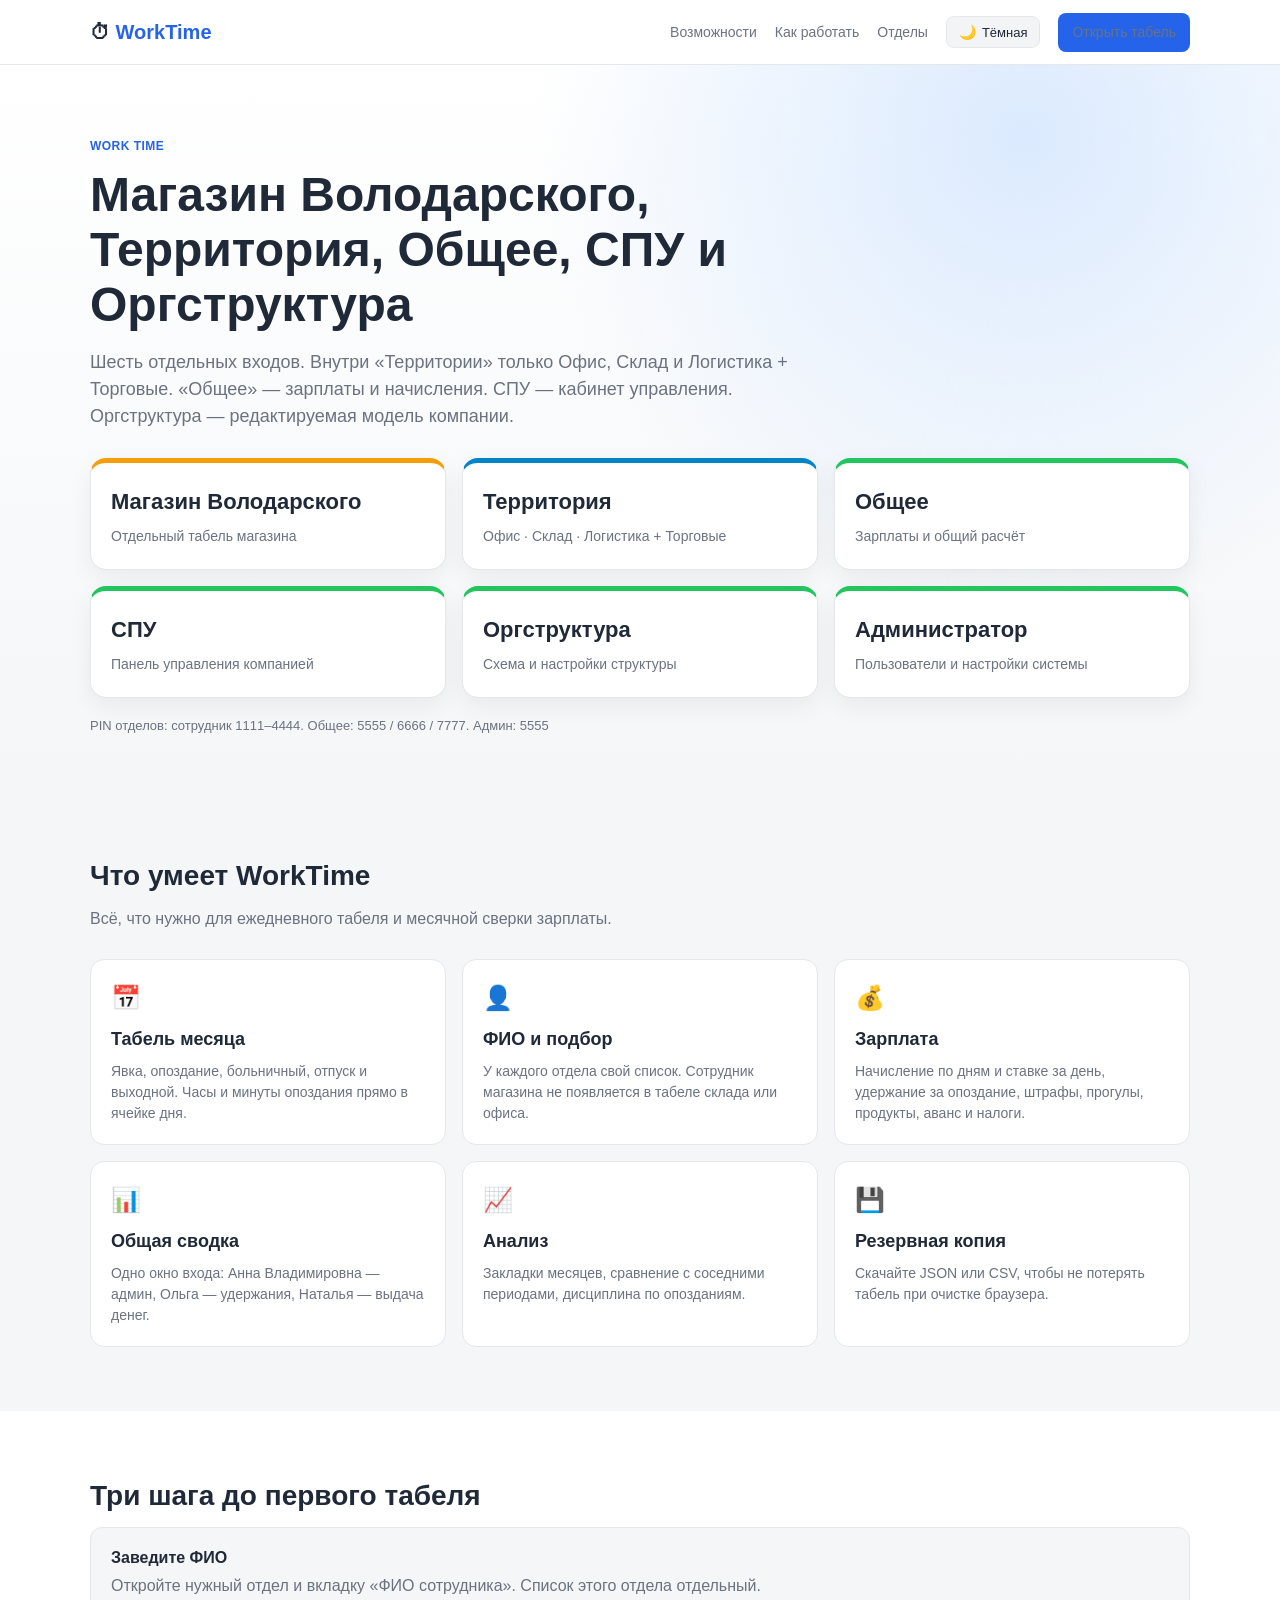
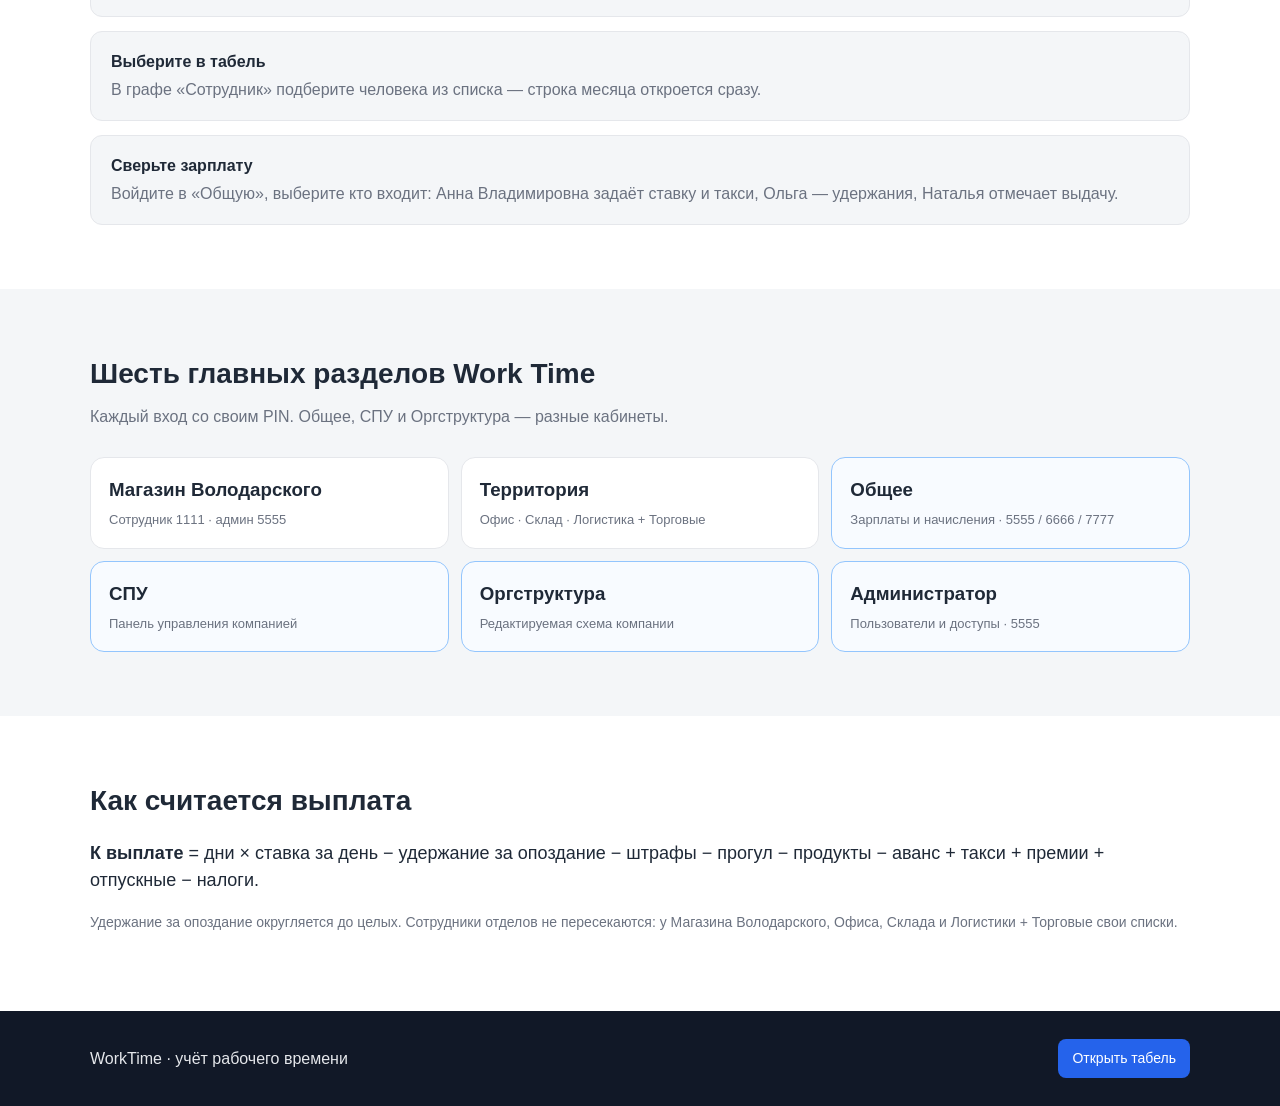
==== commit 698ae1a5: "Оргструктура" ====
--- a/index.html
+++ b/index.html
@@ -5,9 +5,9 @@
     <meta name="viewport" content="width=device-width, initial-scale=1.0">
     <meta http-equiv="Cache-Control" content="no-cache, no-store, must-revalidate">
     <meta http-equiv="Pragma" content="no-cache">
-    <meta name="description" content="WorkTime — учёт рабочего времени: Магазин Володарского, Территория, Общее, СПУ и Администратор.">
+    <meta name="description" content="WorkTime — учёт рабочего времени: Магазин Володарского, Территория, Общее, СПУ, Оргструктура и Администратор.">
     <title>WorkTime — учёт рабочего времени</title>
-    <link rel="stylesheet" href="css/landing.css?v=five-nav1">
+    <link rel="stylesheet" href="css/landing.css?v=six-nav1">
     <script>
         (function () {
             var key = "worktime_landing_theme";
@@ -45,9 +45,9 @@
         <div class="container">
             <div class="hero-inner">
                 <p class="eyebrow">Work Time</p>
-                <h1>Магазин Володарского,<br>Территория, Общее и СПУ</h1>
+                <h1>Магазин Володарского,<br>Территория, Общее, СПУ и Оргструктура</h1>
                 <p class="lead">
-                    Пять отдельных входов. Внутри «Территории» только Офис, Склад и Логистика + Торговые. «Общее» — зарплаты и начисления. СПУ — кабинет управления компанией.
+                    Шесть отдельных входов. Внутри «Территории» только Офис, Склад и Логистика + Торговые. «Общее» — зарплаты и начисления. СПУ — кабинет управления. Оргструктура — редактируемая модель компании.
                 </p>
             </div>
             <div class="hero-depts">
@@ -66,6 +66,10 @@
                 <a class="hero-dept summary" href="app.html#spu">
                     <h3>СПУ</h3>
                     <p>Панель управления компанией</p>
+                </a>
+                <a class="hero-dept summary" href="app.html#org">
+                    <h3>Оргструктура</h3>
+                    <p>Схема и настройки структуры</p>
                 </a>
                 <a class="hero-dept summary" href="app.html#admin">
                     <h3>Администратор</h3>
@@ -140,8 +144,8 @@
     <!-- Отделы -->
     <section id="departments" class="section">
         <div class="container">
-            <h2>Пять главных разделов Work Time</h2>
-            <p class="section-lead">Каждый вход со своим PIN. Общее и СПУ — разные кабинеты.</p>
+            <h2>Шесть главных разделов Work Time</h2>
+            <p class="section-lead">Каждый вход со своим PIN. Общее, СПУ и Оргструктура — разные кабинеты.</p>
             <div class="dept-grid">
                 <a class="dept" href="app.html#shop">
                     <h3>Магазин Володарского</h3>
@@ -158,6 +162,10 @@
                 <a class="dept dept-summary" href="app.html#spu">
                     <h3>СПУ</h3>
                     <p>Панель управления компанией</p>
+                </a>
+                <a class="dept dept-summary" href="app.html#org">
+                    <h3>Оргструктура</h3>
+                    <p>Редактируемая схема компании</p>
                 </a>
                 <a class="dept dept-summary" href="app.html#admin">
                     <h3>Администратор</h3>
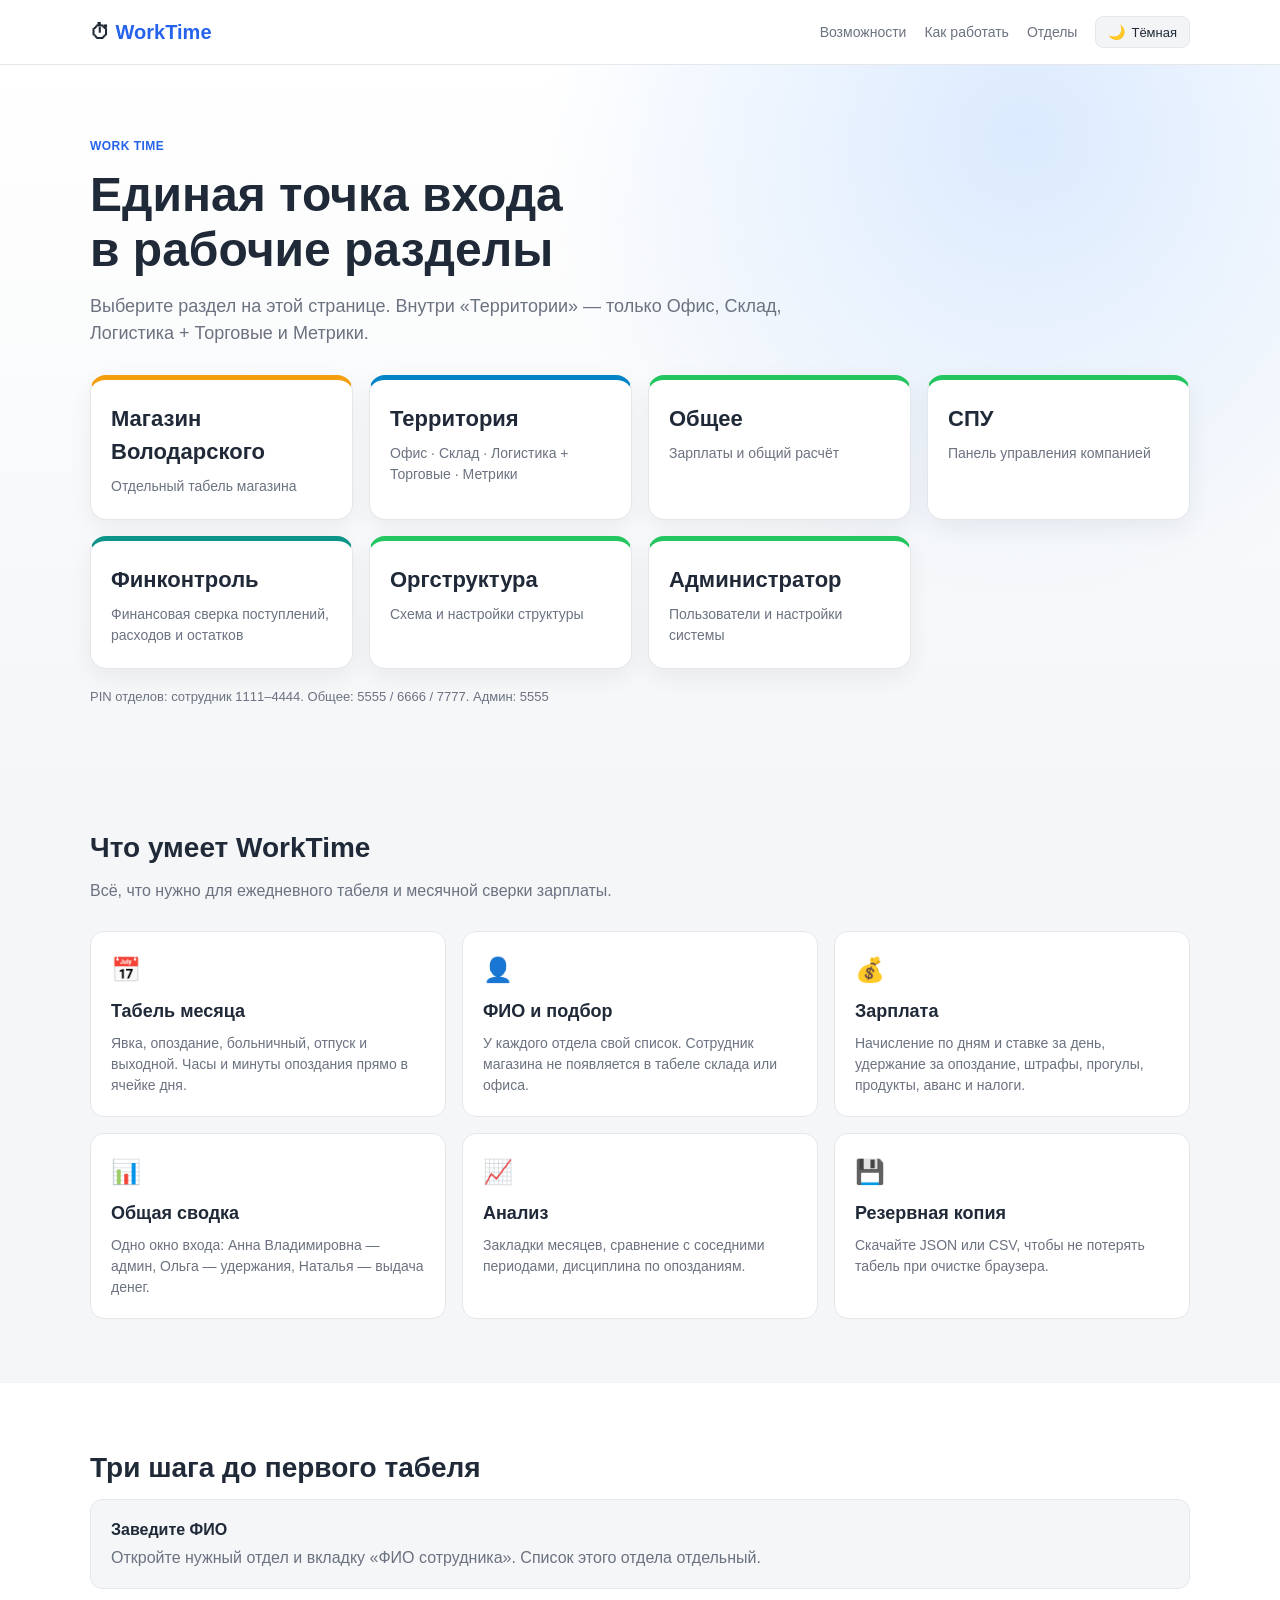
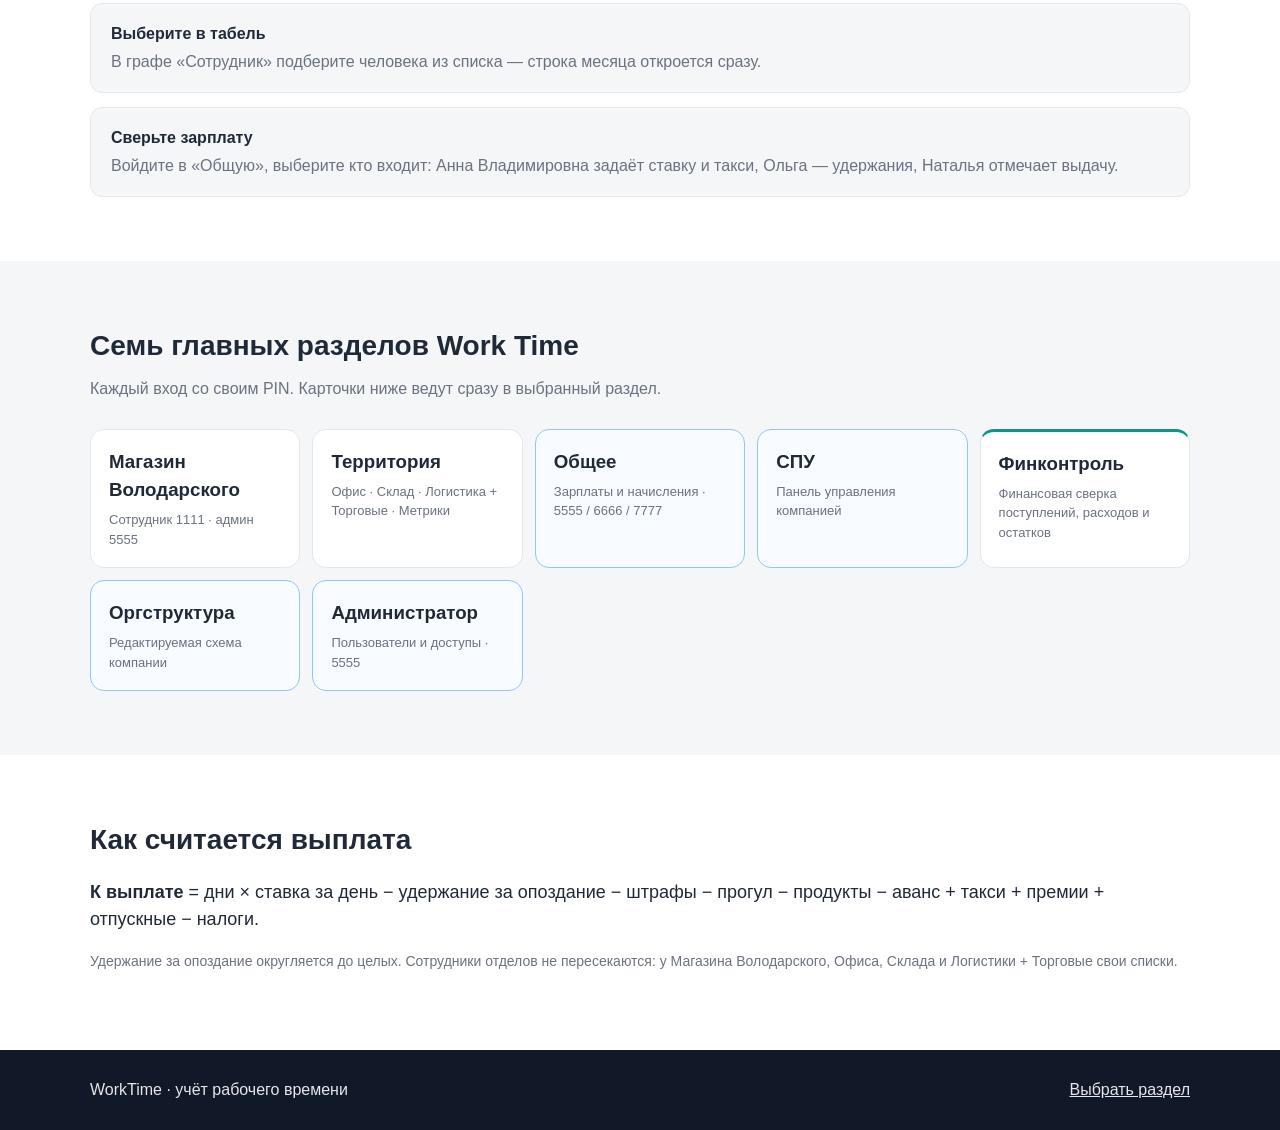
==== commit 9dfded8e: "Убрала 2 входа" ====
--- a/index.html
+++ b/index.html
@@ -5,9 +5,9 @@
     <meta name="viewport" content="width=device-width, initial-scale=1.0">
     <meta http-equiv="Cache-Control" content="no-cache, no-store, must-revalidate">
     <meta http-equiv="Pragma" content="no-cache">
-    <meta name="description" content="WorkTime — учёт рабочего времени: Магазин Володарского, Территория, Общее, СПУ, Оргструктура и Администратор.">
+    <meta name="description" content="WorkTime — учёт рабочего времени: Магазин Володарского, Территория, Общее, СПУ, Финконтроль, Оргструктура и Администратор.">
     <title>WorkTime — учёт рабочего времени</title>
-    <link rel="stylesheet" href="css/landing.css?v=six-nav1">
+    <link rel="stylesheet" href="css/landing.css?v=seven-nav1">
     <script>
         (function () {
             var key = "worktime_landing_theme";
@@ -35,7 +35,6 @@
                     <span class="theme-icon theme-icon-sun" aria-hidden="true">☀️</span>
                     <span class="theme-toggle-text" id="themeToggleText">Тёмная</span>
                 </button>
-                <a class="btn btn-primary" href="app.html">Открыть табель</a>
             </nav>
         </div>
     </header>
@@ -45,19 +44,19 @@
         <div class="container">
             <div class="hero-inner">
                 <p class="eyebrow">Work Time</p>
-                <h1>Магазин Володарского,<br>Территория, Общее, СПУ и Оргструктура</h1>
+                <h1>Единая точка входа<br>в рабочие разделы</h1>
                 <p class="lead">
-                    Шесть отдельных входов. Внутри «Территории» только Офис, Склад и Логистика + Торговые. «Общее» — зарплаты и начисления. СПУ — кабинет управления. Оргструктура — редактируемая модель компании.
+                    Выберите раздел на этой странице. Внутри «Территории» — только Офис, Склад, Логистика + Торговые и Метрики.
                 </p>
             </div>
-            <div class="hero-depts">
+            <div class="hero-depts hero-depts-seven">
                 <a class="hero-dept shop" href="app.html#shop">
                     <h3>Магазин Володарского</h3>
                     <p>Отдельный табель магазина</p>
                 </a>
                 <a class="hero-dept territory" href="app.html#territory">
                     <h3>Территория</h3>
-                    <p>Офис · Склад · Логистика + Торговые</p>
+                    <p>Офис · Склад · Логистика + Торговые · Метрики</p>
                 </a>
                 <a class="hero-dept summary" href="app.html#summary">
                     <h3>Общее</h3>
@@ -66,6 +65,10 @@
                 <a class="hero-dept summary" href="app.html#spu">
                     <h3>СПУ</h3>
                     <p>Панель управления компанией</p>
+                </a>
+                <a class="hero-dept finance" href="app.html#financeRec">
+                    <h3>Финконтроль</h3>
+                    <p>Финансовая сверка поступлений, расходов и остатков</p>
                 </a>
                 <a class="hero-dept summary" href="app.html#org">
                     <h3>Оргструктура</h3>
@@ -144,16 +147,16 @@
     <!-- Отделы -->
     <section id="departments" class="section">
         <div class="container">
-            <h2>Шесть главных разделов Work Time</h2>
-            <p class="section-lead">Каждый вход со своим PIN. Общее, СПУ и Оргструктура — разные кабинеты.</p>
-            <div class="dept-grid">
+            <h2>Семь главных разделов Work Time</h2>
+            <p class="section-lead">Каждый вход со своим PIN. Карточки ниже ведут сразу в выбранный раздел.</p>
+            <div class="dept-grid dept-grid-seven">
                 <a class="dept" href="app.html#shop">
                     <h3>Магазин Володарского</h3>
                     <p>Сотрудник 1111 · админ 5555</p>
                 </a>
                 <a class="dept" href="app.html#territory">
                     <h3>Территория</h3>
-                    <p>Офис · Склад · Логистика + Торговые</p>
+                    <p>Офис · Склад · Логистика + Торговые · Метрики</p>
                 </a>
                 <a class="dept dept-summary" href="app.html#summary">
                     <h3>Общее</h3>
@@ -162,6 +165,10 @@
                 <a class="dept dept-summary" href="app.html#spu">
                     <h3>СПУ</h3>
                     <p>Панель управления компанией</p>
+                </a>
+                <a class="dept dept-finance" href="app.html#financeRec">
+                    <h3>Финконтроль</h3>
+                    <p>Финансовая сверка поступлений, расходов и остатков</p>
                 </a>
                 <a class="dept dept-summary" href="app.html#org">
                     <h3>Оргструктура</h3>
@@ -199,7 +206,7 @@
     <footer class="footer">
         <div class="container footer-inner">
             <span>WorkTime · учёт рабочего времени</span>
-            <a class="btn btn-primary" href="app.html">Открыть табель</a>
+            <a href="#departments">Выбрать раздел</a>
         </div>
     </footer>
 
@@ -217,12 +224,8 @@
             function applyTheme(theme) {
                 root.setAttribute("data-theme", theme);
                 try { localStorage.setItem(key, theme); } catch (err) {}
-                if (!button) return;
-                var dark = theme === "dark";
-                button.setAttribute("aria-pressed", dark ? "true" : "false");
-                button.setAttribute("aria-label", dark ? "Включить светлую тему" : "Включить тёмную тему");
-                button.title = dark ? "Светлая тема" : "Тёмная тема";
-                if (label) label.textContent = dark ? "Светлая" : "Тёмная";
+                if (button) button.setAttribute("aria-pressed", theme === "dark" ? "true" : "false");
+                if (label) label.textContent = theme === "dark" ? "Светлая" : "Тёмная";
             }
 
             applyTheme(currentTheme());
@@ -233,6 +236,5 @@
             }
         })();
     </script>
-
 </body>
 </html>
--- a/css/landing.css
+++ b/css/landing.css
@@ -174,6 +174,11 @@
     margin: 8px 0 18px;
 }
 
+.hero-depts-seven {
+    grid-template-columns: repeat(auto-fit, minmax(220px, 1fr));
+    max-width: 1200px;
+}
+
 .hero-dept {
     display: block;
     text-decoration: none;
@@ -200,6 +205,7 @@
 .hero-dept.shop { border-top: 5px solid #f59e0b; }
 .hero-dept.territory { border-top: 5px solid #0284c7; }
 .hero-dept.summary { border-top: 5px solid #22c55e; }
+.hero-dept.finance { border-top: 5px solid #0d9488; }
 
 .eyebrow {
     color: var(--primary);
@@ -295,6 +301,10 @@
     gap: 12px;
 }
 
+.dept-grid-seven {
+    grid-template-columns: repeat(auto-fit, minmax(200px, 1fr));
+}
+
 .dept {
     display: block;
     text-decoration: none;
@@ -313,6 +323,10 @@
 .dept-summary {
     background: var(--dept-summary-bg);
     border-color: var(--dept-summary-border);
+}
+
+.dept-finance {
+    border-top: 3px solid #0d9488;
 }
 
 .formula p { font-size: 18px; }
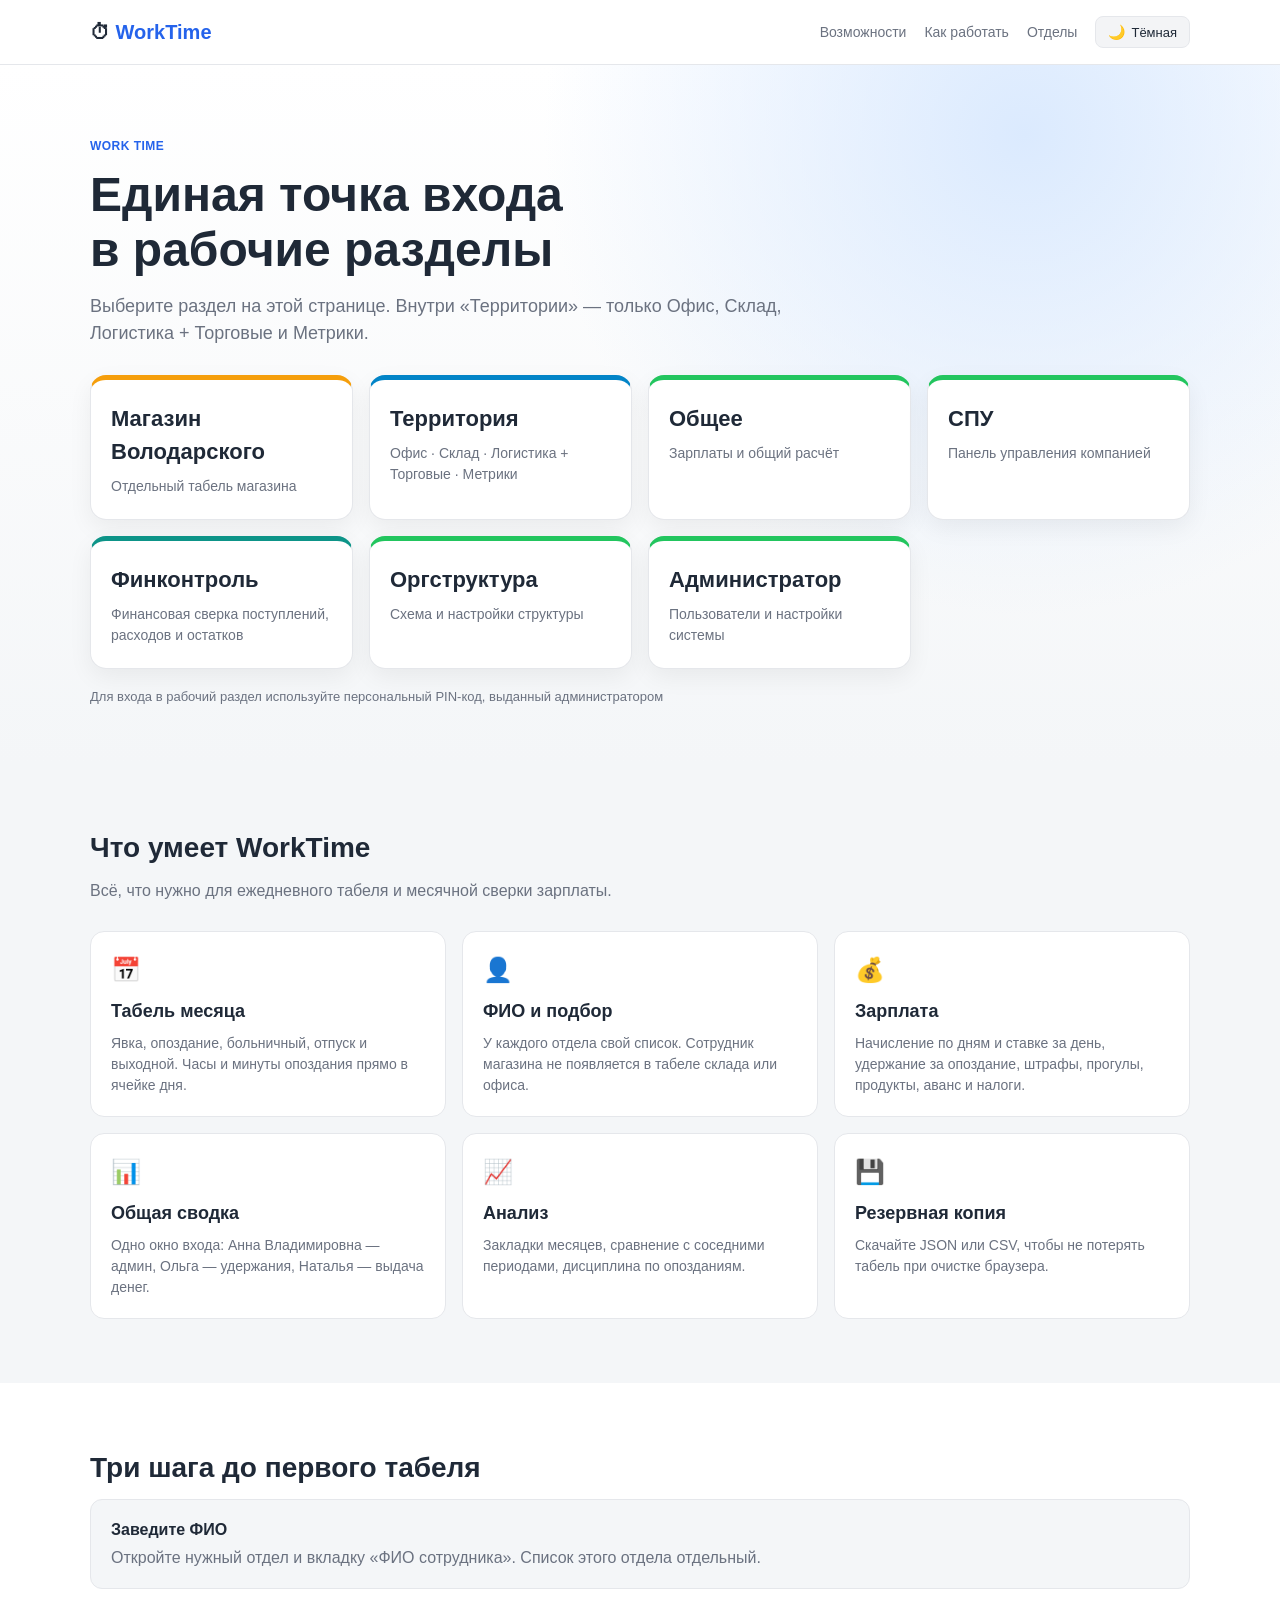
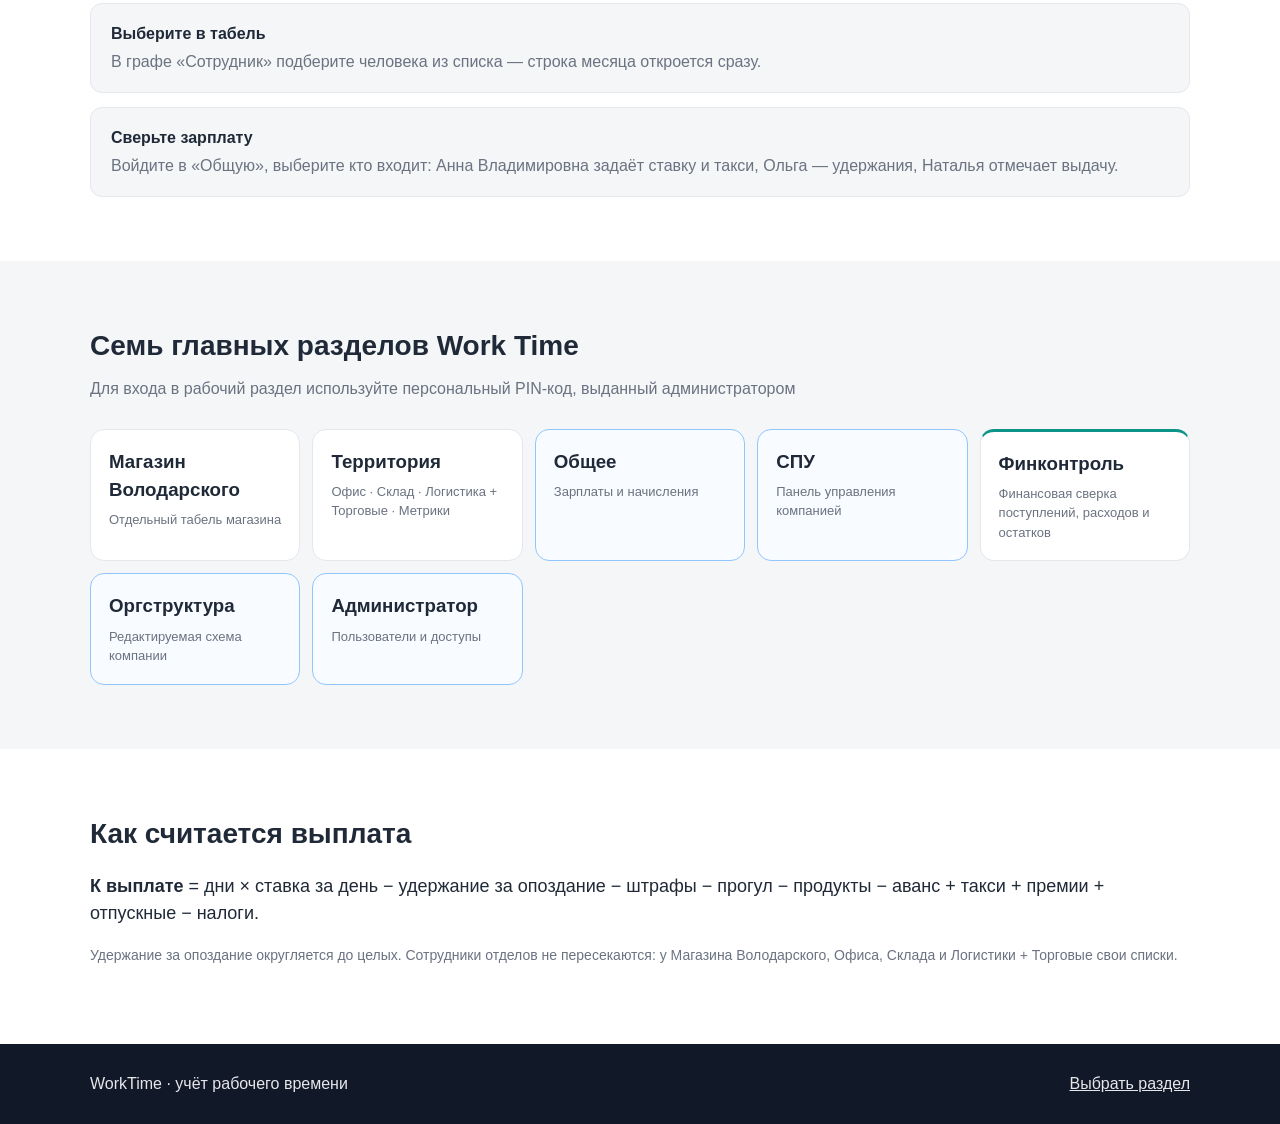
==== commit b1d93e6b: "Удалены публичные PIN-коды WorkTime" ====
--- a/index.html
+++ b/index.html
@@ -79,7 +79,7 @@
                     <p>Пользователи и настройки системы</p>
                 </a>
             </div>
-            <p class="hero-hint">PIN отделов: сотрудник 1111–4444. Общее: 5555 / 6666 / 7777. Админ: 5555</p>
+            <p class="hero-hint">Для входа в рабочий раздел используйте персональный PIN-код, выданный администратором</p>
         </div>
     </section>
 
@@ -148,11 +148,11 @@
     <section id="departments" class="section">
         <div class="container">
             <h2>Семь главных разделов Work Time</h2>
-            <p class="section-lead">Каждый вход со своим PIN. Карточки ниже ведут сразу в выбранный раздел.</p>
+            <p class="section-lead">Для входа в рабочий раздел используйте персональный PIN-код, выданный администратором</p>
             <div class="dept-grid dept-grid-seven">
                 <a class="dept" href="app.html#shop">
                     <h3>Магазин Володарского</h3>
-                    <p>Сотрудник 1111 · админ 5555</p>
+                    <p>Отдельный табель магазина</p>
                 </a>
                 <a class="dept" href="app.html#territory">
                     <h3>Территория</h3>
@@ -160,7 +160,7 @@
                 </a>
                 <a class="dept dept-summary" href="app.html#summary">
                     <h3>Общее</h3>
-                    <p>Зарплаты и начисления · 5555 / 6666 / 7777</p>
+                    <p>Зарплаты и начисления</p>
                 </a>
                 <a class="dept dept-summary" href="app.html#spu">
                     <h3>СПУ</h3>
@@ -176,7 +176,7 @@
                 </a>
                 <a class="dept dept-summary" href="app.html#admin">
                     <h3>Администратор</h3>
-                    <p>Пользователи и доступы · 5555</p>
+                    <p>Пользователи и доступы</p>
                 </a>
             </div>
         </div>
